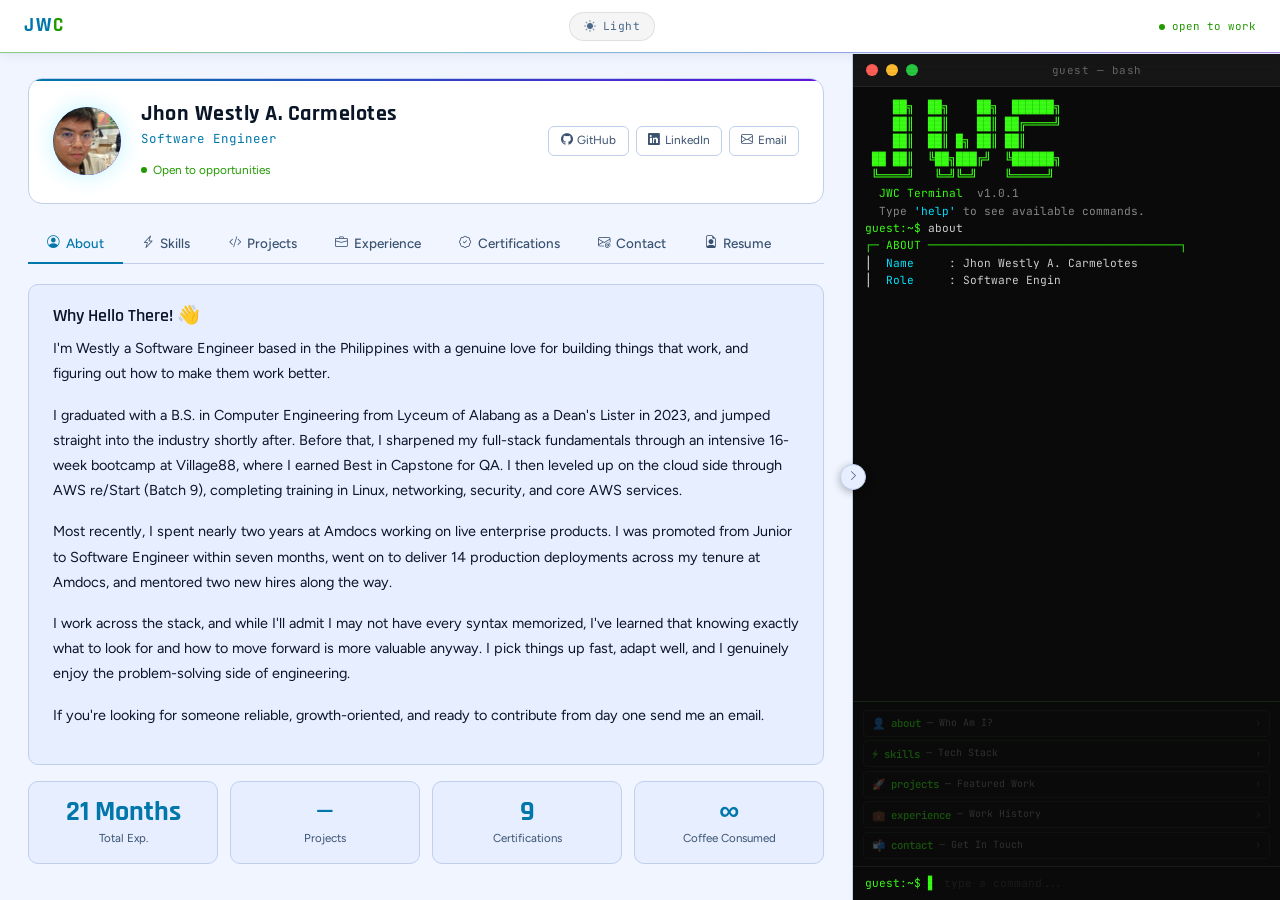
==== index.html @ d26c7dfe "Portfolio Website | V1.0.2 | Added Resume and Download Resume" ====
<!DOCTYPE html>
<html lang="en">
<head>
    <meta charset="UTF-8">
    <meta name="viewport" content="width=device-width, initial-scale=1.0">
    <title>Jhon Westly A. Carmelotes | Software Engineer</title>
    <link href="https://cdn.jsdelivr.net/npm/bootstrap@5.3.3/dist/css/bootstrap.min.css" rel="stylesheet">
    <link href="https://cdn.jsdelivr.net/npm/bootstrap-icons@1.11.3/font/bootstrap-icons.min.css" rel="stylesheet">
    <link href="https://fonts.googleapis.com/css2?family=Rajdhani:wght@400;500;600;700&family=JetBrains+Mono:ital,wght@0,300;0,400;0,500;0,700;1,400&family=Figtree:wght@300;400;500;600&display=swap" rel="stylesheet">
    <link rel="stylesheet" href="css/main.css">
    <link rel="stylesheet" href="css/terminal.css">
</head>
<body>

<nav class="site-navbar">
    <a class="nav-logo" href="#">JW<span>C</span></a>
    <button class="theme-toggle" id="themeToggle" onclick="toggleTheme()">
        <i class="bi bi-moon-fill" id="themeIcon"></i>
        <span id="themeLabel">Dark</span>
    </button>
    <div class="nav-status">
        <span class="dot-pulse"></span>
        open to work
    </div>
</nav>

<div class="main-wrap" id="mainWrap">

    <button class="term-toggle-btn" id="termToggle" onclick="toggleTerminal()">
        <i class="bi bi-chevron-right" id="termToggleIcon"></i>
    </button>

    <div class="profile-panel">

        <div class="profile-card">
            <div class="profile-avatar" id="profileAvatar" onclick="openPhoto()" title="Click to view">JW
                <img id="profilePhoto" src="" alt="Jhon Westly" />
            </div>
            <div class="profile-info">
                <h2 class="profile-name">Jhon Westly A. Carmelotes</h2>
                <p class="profile-title">Software Engineer</p>
                <span class="profile-status">
                    <span class="dot-pulse"></span>
                    Open to opportunities
                </span>
            </div>
            <div class="profile-socials">
                <a href="https://github.com/notwestly" class="social-btn" target="_blank" rel="noopener noreferrer"><i class="bi bi-github"></i> GitHub</a>
                <a href="https://www.linkedin.com/in/jhon-westly-a-carmelotes/" class="social-btn" target="_blank" rel="noopener noreferrer"><i class="bi bi-linkedin"></i> LinkedIn</a>
                <a href="mailto:westlycarmelotes@gmail.com" class="social-btn"><i class="bi bi-envelope"></i> Email</a>
            </div>
        </div>

        <div class="profile-tabs" id="profileTabs">
            <div class="profile-tab active" data-tab="about">
                <i class="bi bi-person-circle"></i> About
            </div>
            <div class="profile-tab" data-tab="skills">
                <i class="bi bi-lightning-charge"></i> Skills
            </div>
            <div class="profile-tab" data-tab="projects">
                <i class="bi bi-code-slash"></i> Projects
            </div>
            <div class="profile-tab" data-tab="experience">
                <i class="bi bi-briefcase"></i> Experience
            </div>
            <div class="profile-tab" data-tab="certifications">
                <i class="bi bi-patch-check"></i> Certifications
            </div>
            <div class="profile-tab" data-tab="contact">
                <i class="bi bi-envelope-at"></i> Contact
            </div>
            <div class="profile-tab" data-tab="resume">
                <i class="bi bi-file-earmark-person"></i> Resume
            </div>
        </div>

        <div class="tab-pane active" id="tab-about">
            <div class="bio-card">
                <h4>Why Hello There! 👋</h4>
                <p>I'm Westly a Software Engineer based in the Philippines with a genuine love for building things that work, and figuring out how to make them work better.</p>
                <p>I graduated with a B.S. in Computer Engineering from Lyceum of Alabang as a Dean's Lister in 2023, and jumped straight into the industry shortly after. Before that, I sharpened my full-stack fundamentals through an intensive 16-week bootcamp at Village88, where I earned Best in Capstone for QA. I then leveled up on the cloud side through AWS re/Start (Batch 9), completing training in Linux, networking, security, and core AWS services.</p>
                <p>Most recently, I spent nearly two years at Amdocs working on live enterprise products. I was promoted from Junior to Software Engineer within seven months, went on to deliver 14 production deployments across my tenure at Amdocs, and mentored two new hires along the way.</p>
                <p>I work across the stack, and while I'll admit I may not have every syntax memorized, I've learned that knowing exactly what to look for and how to move forward is more valuable anyway. I pick things up fast, adapt well, and I genuinely enjoy the problem-solving side of engineering.</p>
                <p>If you're looking for someone reliable, growth-oriented, and ready to contribute from day one send me an email.</p>
            </div>
            <div class="stats-grid">
                <div class="stat-card">
                    <div class="stat-value">21 Months</div>
                    <div class="stat-label">Total Exp.</div>
                </div>
                <div class="stat-card">
                    <div class="stat-value">—</div>
                    <div class="stat-label">Projects</div>
                </div>
                <div class="stat-card">
                    <div class="stat-value" id="certCount">—</div>
                    <div class="stat-label">Certifications</div>
                </div>
                <div class="stat-card">
                    <div class="stat-value">∞</div>
                    <div class="stat-label">Coffee Consumed</div>
                </div>
            </div>
        </div>

        <div class="tab-pane" id="tab-skills">
            <div class="skills-section">
                <div class="skills-category-group">
                    <h6 class="skills-category"><i class="bi bi-code-square"></i> Languages</h6>
                    <div class="skills-tags">
                        <span class="skill-tag">C#</span>
                        <span class="skill-tag">PHP</span>
                        <span class="skill-tag">JavaScript</span>
                        <span class="skill-tag">SQL</span>
                        <span class="skill-tag">Python</span>
                        <span class="skill-tag">C++</span>
                        <span class="skill-tag">Java</span>
                        <span class="skill-tag">HTML</span>
                        <span class="skill-tag">CSS</span>
                    </div>
                </div>
                <div class="skills-category-group">
                    <h6 class="skills-category"><i class="bi bi-layers"></i> Frameworks &amp; Libraries</h6>
                    <div class="skills-tags">
                        <span class="skill-tag">.NET</span>
                        <span class="skill-tag">Laravel</span>
                        <span class="skill-tag">React.js</span>
                        <span class="skill-tag">Bootstrap</span>
                        <span class="skill-tag">jQuery</span>
                        <span class="skill-tag">WordPress</span>
                        <span class="skill-tag">REST APIs</span>
                        <span class="skill-tag">Node.js</span>
                    </div>
                </div>
                <div class="skills-category-group">
                    <h6 class="skills-category"><i class="bi bi-cloud"></i> Cloud &amp; DevOps</h6>
                    <div class="skills-tags">
                        <span class="skill-tag">AWS (EKS, S3, CloudWatch, Elastic Beanstalk)</span>
                        <span class="skill-tag">Kubernetes</span>
                        <span class="skill-tag">CI/CD Pipelines</span>
                        <span class="skill-tag">Cloud Migration</span>
                        <span class="skill-tag">Git</span>
                    </div>
                </div>
                <div class="skills-category-group">
                    <h6 class="skills-category"><i class="bi bi-bug"></i> Testing &amp; QA</h6>
                    <div class="skills-tags">
                        <span class="skill-tag">Selenium</span>
                        <span class="skill-tag">Postman</span>
                        <span class="skill-tag">UI Automation</span>
                        <span class="skill-tag">Manual Testing</span>
                    </div>
                </div>
                <div class="skills-category-group">
                    <h6 class="skills-category"><i class="bi bi-clipboard-check"></i> Methodologies</h6>
                    <div class="skills-tags">
                        <span class="skill-tag">Agile / Scrum</span>
                        <span class="skill-tag">SDLC</span>
                        <span class="skill-tag">ORM &amp; Query Optimization</span>
                        <span class="skill-tag">Database Design</span>
                        <span class="skill-tag">Lean Six Sigma (Yellow Belt)</span>
                    </div>
                </div>
            </div>
        </div>

        <div class="tab-pane" id="tab-projects">
            <div class="placeholder-card">
                <i class="bi bi-hammer"></i>
                <div class="placeholder-label">Under Construction</div>
                <p>Projects coming soon — currently building something worth showing.</p>
            </div>
        </div>

        <div class="tab-pane" id="tab-experience">
            <div class="experience-card">
                <div class="exp-header">
                    <div>
                        <h5 class="exp-title">Software Engineer</h5>
                        <span class="exp-company">Amdocs &mdash; Ortigas, Pasig, Metro Manila</span>
                    </div>
                    <span class="exp-date">January 2025 &ndash; March 2026</span>
                </div>
                <ul class="exp-bullets">
                    <li>Delivered an end-to-end full-stack enhancement to a live enterprise product within a 36 man-day deadline, owning architecture, development, testing, and deployment.</li>
                    <li>Built new backend processes in .NET, C#, PHP, SQL, and JavaScript, aligning technical solutions with evolving business requirements.</li>
                    <li>Acted as primary backend developer across multiple concurrent projects while mentoring two new hires through code reviews and technical guidance.</li>
                    <li>Shipped 9 production deployments in 2025 and 2 more in early 2026, with post-deployment support on 4 releases.</li>
                    <li>Collaborated with team and project managers to scope requirements through Agile ceremonies, presenting progress and release readiness in sprint reviews.</li>
                </ul>
            </div>
            <div class="experience-card">
                <div class="exp-header">
                    <div>
                        <h5 class="exp-title">Junior Software Engineer</h5>
                        <span class="exp-company">Amdocs &mdash; Ortigas, Pasig, Metro Manila</span>
                    </div>
                    <span class="exp-date">June 2024 &ndash; December 2024</span>
                </div>
                <ul class="exp-bullets">
                    <li>Supported a large-scale cloud migration within a cross-functional engineering team, moving legacy components to core AWS services.</li>
                    <li>Developed and maintained application features in .NET and JavaScript within cloud-enabled architectures.</li>
                    <li>Participated in 2 cloud migration deployments and 1 production release, meeting performance, reliability, and security standards.</li>
                    <li>Gained hands-on experience with enterprise Agile workflows, CI/CD pipelines, and production release processes.</li>
                </ul>
            </div>
            <div class="experience-card">
                <div class="exp-header">
                    <div>
                        <h5 class="exp-title">Full Stack Web Development OJT / Bootcamp</h5>
                        <span class="exp-company">Village88 &mdash; Remote</span>
                    </div>
                    <span class="exp-date">January 2023 &ndash; April 2023</span>
                </div>
                <ul class="exp-bullets">
                    <li>Completed a 16-week full-stack web development bootcamp covering HTML, CSS, JavaScript, jQuery, PHP, CodeIgniter, and MySQL.</li>
                    <li>Performed manual and automated QA testing on a live website using Selenium IDE; earned Best in Capstone for the QA project.</li>
                    <li>Built a front-end and back-end wireframe using the full stack within a 9-hour time constraint during the Advanced PHP module.</li>
                </ul>
            </div>
        </div>

        <div class="tab-pane" id="tab-certifications">
            <div class="certs-grid">
                <div class="cert-card" onclick="openCert('assets/Certifications/PSU Agentic Developement Certification.pdf','Agentic Development using Cursor')">
                    <div class="cert-icon"><i class="bi bi-cpu"></i></div>
                    <div class="cert-body">
                        <h6 class="cert-title">Agentic Development using Cursor</h6>
                        <span class="cert-label">AGS AImpower &middot; Amdocs CBS PSU Jan 2026</span>
                    </div>
                    <span class="cert-view"><i class="bi bi-eye"></i></span>
                </div>
                <div class="cert-card" onclick="openCert('assets/Certifications/CertificateOfCompletionPMF.pdf','Project Management Fundamentals')">
                    <div class="cert-icon"><i class="bi bi-diagram-3"></i></div>
                    <div class="cert-body">
                        <h6 class="cert-title">Project Management Fundamentals</h6>
                        <span class="cert-label">Amdocs MOOC &middot; Sep 2025</span>
                    </div>
                    <span class="cert-view"><i class="bi bi-eye"></i></span>
                </div>
                <div class="cert-card" onclick="openCert('assets/Certifications/CertificateOfCompletionAGILE.pdf','Agile &amp; Scaled Agile Fundamentals')">
                    <div class="cert-icon"><i class="bi bi-arrow-repeat"></i></div>
                    <div class="cert-body">
                        <h6 class="cert-title">Agile &amp; Scaled Agile Fundamentals</h6>
                        <span class="cert-label">Amdocs &middot; Jan 2025</span>
                    </div>
                    <span class="cert-view"><i class="bi bi-eye"></i></span>
                </div>
                <div class="cert-card" onclick="openCert('assets/Certifications/JhonWestlyACarmelotes_ORBITFA678f5160edce1.pdf','ASEAN Youth for Digital Action')">
                    <div class="cert-icon"><i class="bi bi-globe-asia-australia"></i></div>
                    <div class="cert-body">
                        <h6 class="cert-title">ASEAN Youth for Digital Action</h6>
                        <span class="cert-label">AYDA &middot; Jan 2025</span>
                    </div>
                    <span class="cert-view"><i class="bi bi-eye"></i></span>
                </div>
                <div class="cert-card" onclick="openCert('assets/Certifications/AWS RESTART Carmelotes, Jhon Westly A.pdf','AWS re/Start Program')">
                    <div class="cert-icon"><i class="bi bi-cloud-check-fill"></i></div>
                    <div class="cert-body">
                        <h6 class="cert-title">AWS re/Start Program</h6>
                        <span class="cert-label">AWS &middot; EDK &middot; October 2024</span>
                    </div>
                    <span class="cert-view"><i class="bi bi-eye"></i></span>
                </div>
                <div class="cert-card" onclick="openCert('assets/Certifications/GLETC-CLSSYB-2879 - J. Carmelotes.pdf','Lean Six Sigma Yellow Belt')">
                    <div class="cert-icon"><i class="bi bi-clipboard-data"></i></div>
                    <div class="cert-body">
                        <h6 class="cert-title">Lean Six Sigma Yellow Belt</h6>
                        <span class="cert-label">Elevate Six Sigma &middot; Jul 2023</span>
                    </div>
                    <span class="cert-view"><i class="bi bi-eye"></i></span>
                </div>
                <div class="cert-card" onclick="openCert('assets/Certifications/Special Award - Best Presenter - J. Carmelotes-1.pdf','Best Presenter Award')">
                    <div class="cert-icon cert-icon--gold"><i class="bi bi-trophy"></i></div>
                    <div class="cert-body">
                        <h6 class="cert-title">Best Presenter</h6>
                        <span class="cert-label">Elevate Six Sigma &middot; Jul 2023</span>
                    </div>
                    <span class="cert-view"><i class="bi bi-eye"></i></span>
                </div>
                <div class="cert-card" onclick="openCert('assets/Certifications/7_Carmelotes, Jhon Westly A.-1.pdf','Village88 Certificate of Completion')">
                    <div class="cert-icon cert-icon--gold"><i class="bi bi-patch-check-fill"></i></div>
                    <div class="cert-body">
                        <h6 class="cert-title">Certificate of Completion</h6>
                        <span class="cert-label">Village88 &middot; April 2023</span>
                    </div>
                    <span class="cert-view"><i class="bi bi-eye"></i></span>
                </div>
                <div class="cert-card" onclick="openCert('assets/Certifications/20_Carmelotes, Jhon Westly A.-1.pdf','Best Capstone in QA')">
                    <div class="cert-icon cert-icon--gold"><i class="bi bi-trophy"></i></div>
                    <div class="cert-body">
                        <h6 class="cert-title">Best Capstone in QA</h6>
                        <span class="cert-label">Village88 &middot; April 2023</span>
                    </div>
                    <span class="cert-view"><i class="bi bi-eye"></i></span>
                </div>
            </div>
        </div>

        <div class="tab-pane" id="tab-contact">
            <div class="contact-card">
                <div class="contact-item">
                    <i class="bi bi-envelope-fill"></i>
                    <div class="contact-links">
                        <a href="mailto:westlycarmelotes@gmail.com">westlycarmelotes@gmail.com</a>
                        <a href="mailto:mewestly@gmail.com">mewestly@gmail.com</a>
                    </div>
                </div>
                <div class="contact-item">
                    <i class="bi bi-telephone-fill"></i>
                    <a href="tel:+639155112210">+63 915 511 2210</a>
                </div>
                <div class="contact-item">
                    <i class="bi bi-linkedin"></i>
                    <a href="https://www.linkedin.com/in/jhon-westly-a-carmelotes/" target="_blank" rel="noopener noreferrer">
                        linkedin.com/in/jhon-westly-a-carmelotes
                    </a>
                </div>
                <div class="contact-item">
                    <i class="bi bi-github"></i>
                    <a href="https://github.com/notwestly" target="_blank" rel="noopener noreferrer">
                        github.com/notwestly
                    </a>
                </div>
                <div class="contact-item">
                    <i class="bi bi-geo-alt-fill"></i>
                    <span>Currently in the Philippines</span>
                </div>
            </div>
        </div>

        <div class="tab-pane tab-pane--resume" id="tab-resume">
            <div class="resume-toolbar">
                <span class="resume-toolbar-label"><i class="bi bi-file-earmark-text"></i> Jhon_Westly_A_Carmelotes_Resume.pdf</span>
                <a class="resume-dl-btn" href="assets/Resumes/Jhon_Westly_A_Carmelotes_Resume.pdf" download target="_blank" rel="noopener noreferrer">
                    <i class="bi bi-download"></i> Download
                </a>
            </div>
            <iframe src="resume.html" title="Resume" class="resume-frame" id="resumeFrame" loading="lazy"></iframe>
        </div>

    </div>

    <div class="terminal-panel">
        <div class="term-bar">
            <span class="term-dot r"></span>
            <span class="term-dot y"></span>
            <span class="term-dot g"></span>
            <span class="term-bar-title">guest — bash</span>
        </div>
        <div class="term-out" id="termOut"></div>
        <div class="term-shortcuts">
            <button class="term-btn" onclick="runCmd('about')">
                <span class="term-btn-left">
                    <span>👤</span>
                    <span class="term-btn-name">about</span>
                    <span class="term-btn-desc">— Who Am I?</span>
                </span>
                <span class="term-btn-arrow">›</span>
            </button>
            <button class="term-btn" onclick="runCmd('skills')">
                <span class="term-btn-left">
                    <span>⚡</span>
                    <span class="term-btn-name">skills</span>
                    <span class="term-btn-desc">— Tech Stack</span>
                </span>
                <span class="term-btn-arrow">›</span>
            </button>
            <button class="term-btn" onclick="runCmd('projects')">
                <span class="term-btn-left">
                    <span>🚀</span>
                    <span class="term-btn-name">projects</span>
                    <span class="term-btn-desc">— Featured Work</span>
                </span>
                <span class="term-btn-arrow">›</span>
            </button>
            <button class="term-btn" onclick="runCmd('experience')">
                <span class="term-btn-left">
                    <span>💼</span>
                    <span class="term-btn-name">experience</span>
                    <span class="term-btn-desc">— Work History</span>
                </span>
                <span class="term-btn-arrow">›</span>
            </button>
            <button class="term-btn" onclick="runCmd('contact')">
                <span class="term-btn-left">
                    <span>📬</span>
                    <span class="term-btn-name">contact</span>
                    <span class="term-btn-desc">— Get In Touch</span>
                </span>
                <span class="term-btn-arrow">›</span>
            </button>
        </div>
        <div class="term-input-row">
            <span class="term-prompt-label">guest:~$</span>
            <input
                id="termInput"
                class="term-input"
                type="text"
                autocomplete="off"
                spellcheck="false"
                placeholder="type a command..."
            >
        </div>
    </div>

    <div class="term-backdrop" id="termBackdrop" onclick="toggleMobileTerminal()"></div>

</div>

<button class="term-fab" id="termFab" onclick="toggleMobileTerminal()" aria-label="Toggle terminal">
    <i class="bi bi-terminal-fill"></i>
</button>

<div id="photoModal" class="photo-modal" aria-hidden="true">
    <div class="photo-modal-backdrop" onclick="closePhoto()"></div>
    <div class="photo-modal-frame">
        <button class="photo-nav photo-nav--prev" onclick="shiftPhoto(-1)" aria-label="Previous photo">&#8249;</button>
        <img id="photoModalImg" src="" alt="Jhon Westly" class="photo-modal-img" />
        <button class="photo-nav photo-nav--next" onclick="shiftPhoto(1)" aria-label="Next photo">&#8250;</button>
    </div>
</div>

<div id="certModal" class="cert-modal" aria-hidden="true">
    <div class="cert-modal-backdrop" onclick="closeCert()"></div>
    <div class="cert-modal-dialog">
        <div class="cert-modal-header">
            <span class="cert-modal-title" id="certModalTitle"></span>
            <div class="cert-modal-actions">
                <a id="certModalOpenLink" href="#" target="_blank" rel="noopener noreferrer" class="cert-open-tab-btn">
                    <i class="bi bi-box-arrow-up-right"></i> Open in new tab
                </a>
                <button class="cert-close-btn" onclick="closeCert()" aria-label="Close">
                    <i class="bi bi-x-lg"></i>
                </button>
            </div>
        </div>
        <iframe id="certModalFrame" src="" frameborder="0" allowfullscreen class="cert-modal-frame"></iframe>
    </div>
</div>

<script src="https://cdn.jsdelivr.net/npm/bootstrap@5.3.3/dist/js/bootstrap.bundle.min.js"></script>
<script src="js/data.js"></script>
<script src="js/terminalgui.js"></script>
<script src="js/webpage.js"></script>

</body>
</html>
---- css/main.css ----
/* ══════════════════════════════════════════
   CSS VARIABLES — DARK  (default)
══════════════════════════════════════════ */
:root {
    /* Panel / page palette */
    --panel-bg:        #070c1a;
    --panel-surface:   #0d1528;
    --panel-card:      #111d35;
    --panel-border:    #1c2d4a;
    --accent-cyan:     #00d4ff;
    --accent-purple:   #7b2fff;
    --accent-glow:     rgba(0, 212, 255, 0.12);
    --text-primary:    #ddeeff;
    --text-secondary:  #7a9abb;
    --text-muted:      #3a5a78;

    /* Navbar — dark-mode defaults */
    --nav-bg:          #040810;
    --nav-border:      transparent;
    --nav-shadow:      none;
    --nav-logo-color:  #00d4ff;
    --nav-logo-accent: #39ff14;
    --nav-text:        #8aa8c8;
    --nav-status:      #22aa10;

    /* Typography */
    --font-display:    'Rajdhani', sans-serif;
    --font-body:       'Figtree', sans-serif;
    --font-mono:       'JetBrains Mono', monospace;
}

/* ══════════════════════════════════════════
   CSS VARIABLES — LIGHT
   Panel / text vars only — terminal vars
   live in terminal.css and are never touched.
══════════════════════════════════════════ */
[data-theme="light"] {
    --panel-bg:        #f0f5ff;
    --panel-surface:   #ffffff;
    --panel-card:      #e6eeff;
    --panel-border:    #c0d0ec;
    --accent-cyan:     #0077aa;
    --accent-purple:   #6012dd;
    --accent-glow:     rgba(0, 119, 170, 0.08);
    --text-primary:    #0a1628;
    --text-secondary:  #3a5270;
    --text-muted:      #6882a0;

    /* Navbar — light-mode overrides */
    --nav-bg:          #ffffff;
    --nav-border:      #e0e8f8;
    --nav-shadow:      0 1px 12px rgba(0,0,0,0.07);
    --nav-logo-color:  #0077aa;
    --nav-logo-accent: #229900;
    --nav-text:        #4a6888;
    --nav-status:      #229900;
}

/* ══════════════════════════════════════════
   RESET / BASE
══════════════════════════════════════════ */
*, *::before, *::after { box-sizing: border-box; }

html, body {
    height: 100%;
    margin: 0; padding: 0;
    background: var(--panel-bg);
    color: var(--text-primary);
    font-family: var(--font-body);
    overflow: hidden;
}

/* ══════════════════════════════════════════
   NAVBAR
   Uses CSS variables so both themes work
   without duplication.
══════════════════════════════════════════ */
.site-navbar {
    position: fixed;
    top: 0; left: 0; right: 0;
    z-index: 1000;
    height: 54px;
    background: var(--nav-bg);
    border-bottom: 1px solid var(--nav-border);
    box-shadow: var(--nav-shadow);
    display: flex;
    align-items: center;
    justify-content: space-between;
    padding: 0 1.5rem;
    transition: background .25s, border-color .25s, box-shadow .25s;
}

/* Gradient accent rule at the bottom of the navbar */
.site-navbar::after {
    content: '';
    position: absolute;
    bottom: 0; left: 0; right: 0;
    height: 1px;
    background: linear-gradient(90deg,
        var(--nav-logo-accent) 0%,
        var(--accent-cyan)     40%,
        var(--accent-purple)   100%);
    opacity: 0.5;
}

/* Logo */
.nav-logo {
    font-family: var(--font-display);
    font-size: 1.2rem;
    font-weight: 700;
    letter-spacing: 2px;
    color: var(--nav-logo-color);
    text-decoration: none;
    transition: color .25s;
}
.nav-logo span {
    color: var(--nav-logo-accent);
    transition: color .25s;
}

/* ── Theme toggle button ── */
.theme-toggle {
    display: flex;
    align-items: center;
    gap: 0.4rem;
    padding: 0.3rem 0.85rem;
    background: rgba(128,128,128,0.08);
    border: 1px solid rgba(128,128,128,0.18);
    border-radius: 20px;
    color: var(--nav-text);
    font-family: var(--font-mono);
    font-size: 0.7rem;
    letter-spacing: 0.5px;
    cursor: pointer;
    transition: background .2s, border-color .2s, color .2s;
}
.theme-toggle i { font-size: 0.75rem; }
.theme-toggle:hover {
    background: var(--accent-glow);
    border-color: var(--accent-cyan);
    color: var(--accent-cyan);
}

/* Status badge */
.nav-status {
    display: flex;
    align-items: center;
    gap: 0.45rem;
    font-family: var(--font-mono);
    font-size: 0.68rem;
    color: var(--nav-status);
    transition: color .25s;
}

.dot-pulse {
    width: 6px; height: 6px;
    border-radius: 50%;
    background: currentColor;
    animation: blink 2.2s ease-in-out infinite;
}
@keyframes blink { 0%,100%{opacity:1} 50%{opacity:.3} }

/* ══════════════════════════════════════════
   MAIN LAYOUT
══════════════════════════════════════════ */
.main-wrap {
    display: flex;
    height: calc(100vh - 54px);
    margin-top: 54px;
    overflow: hidden;
    position: relative;   /* for .term-toggle-btn absolute positioning */
}

/* ══════════════════════════════════════════
   PANEL TOGGLE BUTTON
   Sits on the divider; slides to right edge
   when the terminal panel is collapsed.
══════════════════════════════════════════ */
.term-toggle-btn {
    position: absolute;
    left: 66.666%;
    top: 50%;
    transform: translate(-50%, -50%);
    z-index: 50;
    width: 26px; height: 26px;
    border-radius: 50%;
    background: var(--panel-card);
    border: 1px solid var(--panel-border);
    color: var(--text-secondary);
    font-size: 0.68rem;
    display: flex;
    align-items: center;
    justify-content: center;
    cursor: pointer;
    padding: 0;
    box-shadow: 0 2px 8px rgba(0,0,0,0.3);
    transition: left 0.3s cubic-bezier(0.4,0,0.2,1),
                background .18s, border-color .18s, color .18s;
}
.term-toggle-btn:hover {
    background: var(--accent-cyan);
    border-color: var(--accent-cyan);
    color: #fff;
}

/* Floats to right edge when terminal is hidden */
.main-wrap.terminal-hidden .term-toggle-btn {
    left: calc(100% - 13px);
}

/* Toggle button hidden below 1025 px — handled in the tablet media query below */

/* ══════════════════════════════════════════
   LEFT — PROFILE PANEL  (67%)
══════════════════════════════════════════ */
.profile-panel {
    flex: 0 0 66.666%;
    max-width: 66.666%;
    overflow-y: auto;
    padding: 1.5rem 1.75rem;
    background: var(--panel-bg);
    border-right: 1px solid var(--panel-border);
    transition: flex-basis 0.3s cubic-bezier(0.4,0,0.2,1),
                max-width  0.3s cubic-bezier(0.4,0,0.2,1),
                background .25s, border-color .25s;
}
.profile-panel::-webkit-scrollbar { width: 4px; }
.profile-panel::-webkit-scrollbar-track { background: transparent; }
.profile-panel::-webkit-scrollbar-thumb { background: var(--panel-border); border-radius: 2px; }

/* Expand to full width when terminal is hidden */
.main-wrap.terminal-hidden .profile-panel {
    flex: 0 0 100%;
    max-width: 100%;
}

/* ── Profile Card ── */
.profile-card {
    position: relative;
    overflow: hidden;
    background: var(--panel-surface);
    border: 1px solid var(--panel-border);
    border-radius: 14px;
    padding: 1.4rem 1.5rem;
    margin-bottom: 1.25rem;
    display: flex;
    align-items: center;
    gap: 1.25rem;
    animation: fadeUp 0.4s ease both;
    transition: background .25s, border-color .25s;
}
/* top gradient accent bar */
.profile-card::before {
    content: '';
    position: absolute;
    top: 0; left: 0; right: 0;
    height: 2px;
    background: linear-gradient(90deg, var(--accent-cyan), var(--accent-purple));
}

.profile-avatar {
    flex-shrink: 0;
    width: 68px; height: 68px;
    border-radius: 50%;
    background: linear-gradient(135deg, var(--accent-cyan) 0%, var(--accent-purple) 100%);
    display: flex;
    align-items: center;
    justify-content: center;
    font-family: var(--font-display);
    font-size: 1.5rem;
    font-weight: 700;
    color: #fff;
    box-shadow: 0 0 22px rgba(0,212,255,.25);
}

.profile-info { flex: 1; min-width: 0; }

.profile-name {
    font-family: var(--font-display);
    font-size: 1.35rem;
    font-weight: 700;
    color: var(--text-primary);
    letter-spacing: .5px;
    margin: 0 0 .2rem;
    white-space: nowrap;
    overflow: hidden;
    text-overflow: ellipsis;
    transition: color .25s;
}
.profile-title {
    font-family: var(--font-mono);
    font-size: 0.78rem;
    color: var(--accent-cyan);
    letter-spacing: 1px;
    margin: 0 0 .45rem;
    transition: color .25s;
}
.profile-status {
    display: inline-flex;
    align-items: center;
    gap: .4rem;
    font-size: .74rem;
    color: var(--nav-status);
}

/* Social buttons */
.profile-socials {
    display: flex;
    flex-wrap: wrap;
    gap: .45rem;
    margin-left: auto;
}
.social-btn {
    display: inline-flex;
    align-items: center;
    gap: .3rem;
    padding: .32rem .7rem;
    border: 1px solid var(--panel-border);
    border-radius: 6px;
    background: transparent;
    color: var(--text-secondary);
    font-family: var(--font-body);
    font-size: .74rem;
    text-decoration: none;
    transition: border-color .18s, color .18s, background .18s;
    cursor: pointer;
}
.social-btn:hover {
    border-color: var(--accent-cyan);
    color: var(--accent-cyan);
    background: var(--accent-glow);
}

/* ── Tab Navigation ── */
.profile-tabs {
    display: flex;
    border-bottom: 1px solid var(--panel-border);
    margin-bottom: 1.25rem;
    animation: fadeUp 0.4s 0.05s ease both;
    transition: border-color .25s;
}
.profile-tab {
    display: flex;
    align-items: center;
    gap: .4rem;
    padding: .55rem 1.2rem;
    font-family: var(--font-body);
    font-size: .84rem;
    font-weight: 500;
    color: var(--text-secondary);
    cursor: pointer;
    border-bottom: 2px solid transparent;
    margin-bottom: -1px;
    transition: color .18s, border-color .18s;
    white-space: nowrap;
}
.profile-tab i { font-size: .78rem; }
.profile-tab:hover { color: var(--text-primary); }
.profile-tab.active {
    color: var(--accent-cyan);
    border-bottom-color: var(--accent-cyan);
}

/* ── Tab Panes ── */
.tab-pane { display: none; animation: fadeUp 0.25s ease both; }
.tab-pane.active { display: block; }

/* Bio card — Bootstrap handles text reflow as bio grows */
.bio-card {
    background: var(--panel-card);
    border: 1px solid var(--panel-border);
    border-radius: 10px;
    padding: 1.25rem 1.5rem;
    margin-bottom: 1rem;
    font-size: .9rem;
    line-height: 1.75;
    color: var(--text-primary);
    transition: background .25s, border-color .25s, color .25s;
}
.bio-card h4 {
    font-family: var(--font-display);
    font-size: 1.15rem;
    font-weight: 600;
    margin-bottom: .6rem;
    color: var(--text-primary);
}

/* Stat cards grid */
.stats-grid {
    display: grid;
    grid-template-columns: repeat(4, 1fr);
    gap: .75rem;
    margin-bottom: 1rem;
}
.stat-card {
    background: var(--panel-card);
    border: 1px solid var(--panel-border);
    border-radius: 10px;
    padding: 1rem;
    text-align: center;
    transition: border-color .2s, background .25s;
}
.stat-card:hover { border-color: var(--accent-cyan); }
.stat-value {
    font-family: var(--font-display);
    font-size: 1.75rem;
    font-weight: 700;
    color: var(--accent-cyan);
    line-height: 1;
    margin-bottom: .25rem;
}
.stat-label { font-size: .72rem; color: var(--text-secondary); }

/* Placeholder card */
.placeholder-card {
    background: var(--panel-card);
    border: 1px dashed var(--panel-border);
    border-radius: 10px;
    padding: 2.5rem;
    text-align: center;
    transition: background .25s, border-color .25s;
}
.placeholder-card i {
    display: block;
    font-size: 2rem;
    color: var(--text-muted);
    margin-bottom: .75rem;
}
.placeholder-label {
    font-family: var(--font-mono);
    font-size: .68rem;
    letter-spacing: 1.5px;
    text-transform: uppercase;
    color: var(--accent-cyan);
    margin-bottom: .5rem;
}
.placeholder-card p {
    font-family: var(--font-mono);
    font-size: .78rem;
    color: var(--text-muted);
    margin: 0;
}

/* ══════════════════════════════════════════
   SHARED ANIMATIONS
══════════════════════════════════════════ */
@keyframes fadeUp {
    from { opacity: 0; transform: translateY(10px); }
    to   { opacity: 1; transform: none; }
}

/* ══════════════════════════════════════════
   MOBILE FAB — floating terminal toggle button
   Hidden on desktop; appears on tablet / phone.
══════════════════════════════════════════ */
.term-fab {
    display: none; /* desktop: hidden */
    position: fixed;
    bottom: 1.5rem;
    right: 1.5rem;
    z-index: 650;  /* above backdrop + drawer */
    width: 52px; height: 52px;
    border-radius: 50%;
    background: #0a0a0a;
    border: 1.5px solid #39ff14;
    color: #39ff14;
    font-size: 1.15rem;
    align-items: center;
    justify-content: center;
    cursor: pointer;
    box-shadow: 0 0 18px rgba(57,255,20,.35), 0 4px 16px rgba(0,0,0,.5);
    transition: transform .2s, box-shadow .2s, background .2s;
}
.term-fab:hover {
    transform: scale(1.1);
    box-shadow: 0 0 28px rgba(57,255,20,.55), 0 6px 20px rgba(0,0,0,.55);
}
/* Rotate to X when drawer is open */
.term-fab.open {
    background: #111;
    border-color: #ff5555;
    color: #ff5555;
    box-shadow: 0 0 18px rgba(255,85,85,.3), 0 4px 16px rgba(0,0,0,.5);
}

@media (max-width: 1024px) {
    .term-fab { display: flex; }
}

/* ══════════════════════════════════════════
   PROFILE PHOTO
══════════════════════════════════════════ */
.profile-avatar { position: relative; overflow: hidden; }
.profile-avatar img {
    position: absolute;
    inset: 0;
    width: 100%; height: 100%;
    object-fit: cover;
    border-radius: 50%;
    opacity: 0;
    transition: opacity 0.4s ease;
}
.profile-avatar img.loaded { opacity: 1; }

/* ══════════════════════════════════════════
   SKILLS TAB
══════════════════════════════════════════ */
.skills-section {
    display: flex;
    flex-direction: column;
    gap: .75rem;
}
.skills-category-group {
    background: var(--panel-card);
    border: 1px solid var(--panel-border);
    border-radius: 10px;
    padding: 1rem 1.25rem;
    transition: background .25s, border-color .25s;
}
.skills-category {
    display: flex;
    align-items: center;
    gap: .45rem;
    font-family: var(--font-mono);
    font-size: .72rem;
    font-weight: 600;
    letter-spacing: 1.5px;
    text-transform: uppercase;
    color: var(--accent-cyan);
    margin: 0 0 .65rem;
    padding-bottom: .55rem;
    border-bottom: 1px solid var(--panel-border);
    transition: color .25s, border-color .25s;
}
.skills-category i { font-size: .8rem; flex-shrink: 0; }
.skills-tags {
    display: flex;
    flex-wrap: wrap;
    gap: .4rem;
}
.skill-tag {
    display: inline-flex;
    align-items: center;
    padding: .3rem .7rem;
    background: rgba(0, 212, 255, 0.06);
    border: 1px solid rgba(0, 212, 255, 0.18);
    border-radius: 6px;
    font-size: .78rem;
    color: var(--text-secondary);
    cursor: default;
    transition: background .18s, border-color .18s, color .18s;
}
.skill-tag:hover {
    background: var(--accent-glow);
    border-color: var(--accent-cyan);
    color: var(--accent-cyan);
}

/* ══════════════════════════════════════════
   EXPERIENCE TAB
══════════════════════════════════════════ */
.experience-card {
    background: var(--panel-card);
    border: 1px solid var(--panel-border);
    border-radius: 10px;
    padding: 1.25rem 1.25rem 1.25rem 1.5rem;
    margin-bottom: .85rem;
    position: relative;
    overflow: hidden;
    transition: background .25s, border-color .25s;
}
.experience-card:last-child { margin-bottom: 0; }
.experience-card::before {
    content: '';
    position: absolute;
    left: 0; top: 0; bottom: 0;
    width: 3px;
    background: linear-gradient(180deg, var(--accent-cyan) 0%, var(--accent-purple) 100%);
}
.exp-header {
    display: flex;
    align-items: flex-start;
    justify-content: space-between;
    gap: .75rem;
    margin-bottom: .85rem;
    flex-wrap: wrap;
}
.exp-title {
    font-family: var(--font-display);
    font-size: 1.05rem;
    font-weight: 600;
    color: var(--text-primary);
    margin: 0 0 .15rem;
    line-height: 1.3;
    transition: color .25s;
}
.exp-company {
    display: block;
    font-family: var(--font-mono);
    font-size: .73rem;
    color: var(--accent-cyan);
    opacity: .85;
    transition: color .25s, opacity .25s;
}
.exp-date {
    font-family: var(--font-mono);
    font-size: .68rem;
    color: var(--text-muted);
    background: var(--panel-surface);
    border: 1px solid var(--panel-border);
    border-radius: 20px;
    padding: .22rem .7rem;
    white-space: nowrap;
    flex-shrink: 0;
    align-self: flex-start;
    transition: background .25s, border-color .25s, color .25s;
}
.exp-bullets {
    margin: 0;
    padding-left: 1.1rem;
    display: flex;
    flex-direction: column;
    gap: .35rem;
}
.exp-bullets li {
    font-size: .86rem;
    color: var(--text-secondary);
    line-height: 1.65;
    transition: color .25s;
}

/* ══════════════════════════════════════════
   CONTACT TAB
══════════════════════════════════════════ */
.contact-card {
    display: flex;
    flex-direction: column;
    gap: .6rem;
}
.contact-item {
    display: flex;
    align-items: center;
    gap: 1rem;
    background: var(--panel-card);
    border: 1px solid var(--panel-border);
    border-radius: 10px;
    padding: .9rem 1.2rem;
    transition: border-color .18s, background .25s;
}
.contact-item:hover { border-color: var(--accent-cyan); }
.contact-item > i {
    font-size: 1.1rem;
    color: var(--accent-cyan);
    flex-shrink: 0;
    width: 1.4rem;
    text-align: center;
    transition: color .25s;
}
.contact-item a,
.contact-item span {
    font-size: .86rem;
    color: var(--text-secondary);
    text-decoration: none;
    transition: color .18s;
}
.contact-item a:hover { color: var(--accent-cyan); }
.contact-links {
    display: flex;
    flex-direction: column;
    gap: .15rem;
}

/* ══════════════════════════════════════════
   CERTIFICATIONS TAB
══════════════════════════════════════════ */
.certs-grid {
    display: grid;
    grid-template-columns: repeat(2, 1fr);
    gap: .75rem;
}
.cert-card {
    display: flex;
    align-items: center;
    gap: .9rem;
    background: var(--panel-card);
    border: 1px solid var(--panel-border);
    border-radius: 10px;
    padding: .95rem 1.1rem;
    cursor: pointer;
    transition: border-color .18s, background .2s, transform .15s;
}
.cert-card:hover {
    border-color: var(--accent-cyan);
    background: var(--panel-surface);
    transform: translateY(-1px);
}
.cert-icon {
    width: 40px; height: 40px;
    border-radius: 8px;
    background: rgba(0, 212, 255, 0.1);
    border: 1px solid rgba(0, 212, 255, 0.2);
    display: flex;
    align-items: center;
    justify-content: center;
    flex-shrink: 0;
}
.cert-icon i { font-size: 1.1rem; color: var(--accent-cyan); }
.cert-icon--gold {
    background: rgba(255, 193, 7, 0.12);
    border-color: rgba(255, 193, 7, 0.3);
}
.cert-icon--gold i { color: #ffc107; }
.cert-body { flex: 1; min-width: 0; }
.cert-title {
    font-size: .84rem;
    font-weight: 600;
    color: var(--text-primary);
    margin: 0 0 .15rem;
    white-space: nowrap;
    overflow: hidden;
    text-overflow: ellipsis;
    transition: color .25s;
}
.cert-label {
    font-family: var(--font-mono);
    font-size: .67rem;
    color: var(--text-muted);
    letter-spacing: .4px;
    transition: color .25s;
}
.cert-view {
    flex-shrink: 0;
    width: 28px; height: 28px;
    display: flex;
    align-items: center;
    justify-content: center;
    border-radius: 6px;
    color: var(--text-muted);
    font-size: .82rem;
    transition: color .18s, background .18s;
}
.cert-card:hover .cert-view {
    color: var(--accent-cyan);
    background: rgba(0, 212, 255, 0.1);
}

/* Certification Lightbox */
.cert-modal {
    position: fixed;
    inset: 0;
    z-index: 1200;
    display: flex;
    align-items: center;
    justify-content: center;
    opacity: 0;
    pointer-events: none;
    transition: opacity .22s ease;
}
.cert-modal.active {
    opacity: 1;
    pointer-events: all;
}
.cert-modal-backdrop {
    position: absolute;
    inset: 0;
    background: rgba(4, 8, 16, 0.88);
    backdrop-filter: blur(4px);
}
.cert-modal-dialog {
    position: relative;
    z-index: 1;
    width: min(92vw, 1000px);
    height: min(88vh, 800px);
    background: var(--panel-surface);
    border: 1px solid var(--panel-border);
    border-radius: 14px;
    display: flex;
    flex-direction: column;
    overflow: hidden;
    transform: scale(0.96) translateY(8px);
    transition: transform .22s ease;
    box-shadow: 0 24px 80px rgba(0,0,0,0.6), 0 0 0 1px rgba(0,212,255,0.08);
}
.cert-modal.active .cert-modal-dialog {
    transform: scale(1) translateY(0);
}
.cert-modal-header {
    display: flex;
    align-items: center;
    justify-content: space-between;
    padding: .75rem 1.2rem;
    border-bottom: 1px solid var(--panel-border);
    flex-shrink: 0;
    gap: 1rem;
    background: var(--panel-card);
    transition: background .25s, border-color .25s;
}
.cert-modal-title {
    font-family: var(--font-display);
    font-size: 1rem;
    font-weight: 600;
    color: var(--text-primary);
    white-space: nowrap;
    overflow: hidden;
    text-overflow: ellipsis;
    transition: color .25s;
}
.cert-modal-actions {
    display: flex;
    align-items: center;
    gap: .5rem;
    flex-shrink: 0;
}
.cert-open-tab-btn {
    display: inline-flex;
    align-items: center;
    gap: .3rem;
    padding: .28rem .75rem;
    background: var(--accent-glow);
    border: 1px solid rgba(0, 212, 255, 0.35);
    border-radius: 6px;
    color: var(--accent-cyan);
    font-family: var(--font-mono);
    font-size: .7rem;
    text-decoration: none;
    transition: background .18s, border-color .18s;
}
.cert-open-tab-btn:hover {
    background: rgba(0, 212, 255, 0.16);
    border-color: var(--accent-cyan);
    color: var(--accent-cyan);
}
.cert-close-btn {
    width: 30px; height: 30px;
    display: flex;
    align-items: center;
    justify-content: center;
    background: transparent;
    border: 1px solid var(--panel-border);
    border-radius: 6px;
    color: var(--text-secondary);
    font-size: .8rem;
    cursor: pointer;
    transition: background .18s, border-color .18s, color .18s;
}
.cert-close-btn:hover {
    background: rgba(255, 85, 85, 0.1);
    border-color: #ff5555;
    color: #ff5555;
}
.cert-modal-frame {
    flex: 1;
    width: 100%;
    border: none;
    background: var(--panel-bg);
}

@media (max-width: 575.98px) {
    .certs-grid { grid-template-columns: 1fr; }
}

/* ══════════════════════════════════════════════════
   PHOTO ZOOM MODAL
══════════════════════════════════════════════════ */
.profile-avatar { cursor: pointer; }
.photo-modal {
    position: fixed;
    inset: 0;
    z-index: 1300;
    display: flex;
    align-items: center;
    justify-content: center;
    opacity: 0;
    pointer-events: none;
    transition: opacity .22s ease;
}
.photo-modal.active {
    opacity: 1;
    pointer-events: all;
}
.photo-modal-backdrop {
    position: absolute;
    inset: 0;
    background: rgba(4, 8, 16, 0.9);
    backdrop-filter: blur(10px);
    cursor: zoom-out;
}
.photo-modal-frame {
    position: relative;
    z-index: 1;
    display: inline-flex;
    align-items: center;
}
.photo-modal-img {
    display: block;
    width: min(72vw, 420px);
    height: min(72vw, 420px);
    object-fit: cover;
    border-radius: 50%;
    border: 2px solid var(--accent-cyan);
    box-shadow: 0 0 60px rgba(0, 212, 255, 0.3), 0 24px 80px rgba(0,0,0,0.7);
    transform: scale(0.9);
    opacity: 1;
    transition: transform .22s ease, opacity .18s ease;
}
.photo-modal.active .photo-modal-img { transform: scale(1); }
.photo-nav {
    position: absolute;
    top: 50%;
    transform: translateY(-50%);
    z-index: 2;
    width: 40px; height: 40px;
    background: rgba(4, 8, 16, 0.75);
    border: 1px solid rgba(0, 212, 255, 0.4);
    border-radius: 50%;
    color: var(--accent-cyan);
    font-size: 1.6rem;
    line-height: 1;
    display: flex;
    align-items: center;
    justify-content: center;
    cursor: pointer;
    transition: background .18s, border-color .18s, transform .15s;
}
.photo-nav:hover {
    background: rgba(0, 212, 255, 0.18);
    border-color: var(--accent-cyan);
    transform: translateY(-50%) scale(1.1);
}
.photo-nav--prev { left: -20px; }
.photo-nav--next { right: -20px; }

/* ══════════════════════════════════════════
   RESPONSIVE — page / panel breakpoints
   Terminal is hidden below 1025 px (see terminal.css).
   Breakpoints:
     ≥ 1025 px → desktop  (side-by-side, interactive terminal)
     < 1025 px → tablet / phone  (single column, no terminal)
     < 576  px → small phone  (extra compact tweaks)
══════════════════════════════════════════ */

/* ── Tablet + Phone  (< 1025 px) ───────────────────
   • Main-wrap stays full-viewport-height so nothing scrolls
     at the page level — only the profile panel scrolls inside.
   • Tabs row gets horizontal scroll so all 5 tabs are reachable.
   • Theme toggle collapses to icon-only.
   • Status badge and panel divider button are hidden.
─────────────────────────────────────────────────── */
@media (max-width: 1024px) {
    .main-wrap {
        flex-direction: column;
        height: calc(100vh - 54px);
        overflow: hidden;
    }

    .profile-panel {
        flex: 1 1 auto !important;
        max-width: 100% !important;
        width: 100%;
        overflow-y: auto;
        border-right: none;
    }

    /* Tabs scroll horizontally — no clipping on narrow screens */
    .profile-tabs {
        overflow-x: auto;
        flex-wrap: nowrap;
        -webkit-overflow-scrolling: touch;
        scrollbar-width: none;
    }
    .profile-tabs::-webkit-scrollbar { display: none; }

    /* Icon-only theme toggle — text hidden */
    #themeLabel { display: none; }

    .nav-status      { display: none; }
    .term-toggle-btn { display: none; }
    .profile-socials { margin-left: 0; margin-top: .75rem; }
}

/* ── Small phone  (< 576 px) ──────────────────────── */
@media (max-width: 575.98px) {
    .site-navbar { padding: 0 1rem; }

    .profile-card  { flex-direction: column; align-items: flex-start; }
    .profile-name  { white-space: normal; font-size: 1.15rem; }
    .social-btn    { font-size: .68rem; padding: .28rem .55rem; }
    .stats-grid    { grid-template-columns: repeat(2, 1fr); }
    .profile-tab   { padding: .45rem .8rem; font-size: .78rem; }
}

/* ══════════════════════════════════════════
   RESUME TAB — inline iframe
══════════════════════════════════════════ */
.tab-pane--resume {
    padding: 0;
    margin: -0.25rem -0.5rem 0;
}

.resume-toolbar {
    display: flex;
    align-items: center;
    justify-content: space-between;
    padding: .5rem .75rem;
    background: var(--card-bg);
    border-bottom: 1px solid var(--panel-border);
    border-radius: 6px 6px 0 0;
    gap: 1rem;
}

.resume-toolbar-label {
    font-size: .78rem;
    color: var(--text-muted);
    font-family: 'JetBrains Mono', monospace;
    display: flex;
    align-items: center;
    gap: .4rem;
    overflow: hidden;
    text-overflow: ellipsis;
    white-space: nowrap;
}

.resume-dl-btn {
    display: flex;
    align-items: center;
    gap: .35rem;
    font-size: .78rem;
    font-weight: 600;
    padding: .3rem .8rem;
    border-radius: 5px;
    background: var(--accent-cyan);
    color: #000;
    text-decoration: none;
    white-space: nowrap;
    flex-shrink: 0;
    transition: opacity .15s;
}

.resume-dl-btn:hover { opacity: .85; color: #000; }

.resume-frame {
    display: block;
    width: 100%;
    height: 80vh;
    border: none;
    border-radius: 0 0 6px 6px;
}
---- css/terminal.css ----
/* ══════════════════════════════════════════════════
   TERMINAL.CSS
   All terminal-specific styles live here so themes
   can be implemented independently in the future.
   Variables are defined under :root so they can be
   overridden by a future [data-theme="*"] block.
══════════════════════════════════════════════════ */

/* ── Terminal CSS Variables ──────────────────────
   To implement a terminal theme later, add a block like:
     [data-term-theme="light"] { --term-bg: #1e2030; ... }
   and toggle data-term-theme on .terminal-panel.
─────────────────────────────────────────────────── */
:root {
    --term-bg:         #0a0a0a;
    --term-surface:    #111111;
    --term-bar-bg:     #161616;
    --term-border:     #1c2c1c;
    --term-shortcut-border: #182818;

    /* Text colours — all tuned for ≥ 4.5:1 contrast on #0a0a0a */
    --term-green:      #39ff14;   /* neon green  — primary accent  */
    --term-green-mid:  #2ecc10;   /* mid green   — box borders     */
    --term-green-dim:  #1a7a0a;   /* dim green   — unused in text  */
    --term-cyan:       #00e5ff;   /* cyan        — key labels      */
    --term-yellow:     #f0e060;   /* yellow      — warnings        */
    --term-white:      #d0d0d0;   /* white       — body text       */
    --term-gray:       #888888;   /* gray        — hints/comments  */
    --term-red:        #ff5555;   /* red         — errors          */
}

/* ══════════════════════════════════════════════════
   TERMINAL PANEL  (right column)
   Background is ALWAYS dark — never inherits theme.
══════════════════════════════════════════════════ */
.terminal-panel {
    background: var(--term-bg);
    display: flex;
    flex-direction: column;
    overflow: hidden;
    position: relative;
    flex: 0 0 33.333%;
    max-width: 33.333%;
    transition: flex-basis 0.3s cubic-bezier(0.4,0,0.2,1),
                max-width  0.3s cubic-bezier(0.4,0,0.2,1);
}

.main-wrap.terminal-hidden .terminal-panel {
    flex: 0 0 0%;
    max-width: 0;
}

/* Subtle CRT scanline texture — purely decorative */
.terminal-panel::after {
    content: '';
    position: absolute;
    inset: 0;
    pointer-events: none;
    z-index: 3;
    background: repeating-linear-gradient(
        0deg,
        transparent,
        transparent 2px,
        rgba(0,0,0,.04) 2px,
        rgba(0,0,0,.04) 4px
    );
}

/* ── macOS-style titlebar ── */
.term-bar {
    flex-shrink: 0;
    display: flex;
    align-items: center;
    gap: .5rem;
    padding: .5rem .8rem;
    background: var(--term-bar-bg);
    border-bottom: 1px solid #242424;
    /* explicit bg — never inherits page theme */
    color: var(--term-white);
}

.term-dot   { width: 12px; height: 12px; border-radius: 50%; flex-shrink: 0; }
.term-dot.r { background: #ff5f57; }
.term-dot.y { background: #febc2e; }
.term-dot.g { background: #28c840; }

.term-bar-title {
    font-family: var(--font-mono);
    font-size: .68rem;
    color: #666;
    margin: 0 auto;
    letter-spacing: .5px;
}

/* ── Output area ── */
.term-out {
    flex: 1;
    overflow-y: auto;
    padding: .7rem .75rem;
    font-family: var(--font-mono);
    font-size: .7rem;
    line-height: 1.55;
    background: var(--term-bg);   /* explicit — no theme leakage */
    color: var(--term-white);
}

.term-out::-webkit-scrollbar { width: 3px; }
.term-out::-webkit-scrollbar-track  { background: var(--term-bg); }
.term-out::-webkit-scrollbar-thumb  { background: #2a2a2a; }

/* ── Terminal line base ──
   .tl  — every output line
   .c-* — colour helpers; use these to colour
          individual spans inside a line.
─────────────────────────────────────────────── */
.tl {
    display: block;
    white-space: pre-wrap;
    word-break: break-word;
    background: var(--term-bg);   /* explicit — prevents light-theme bleed */
    color: var(--term-white);
    animation: termIn .12s ease both;
}

/* Colour helpers */
.c-green   { color: var(--term-green); }
.c-mid     { color: var(--term-green-mid); }
.c-dim     { color: var(--term-green-dim); }
.c-cyan    { color: var(--term-cyan); }
.c-yellow  { color: var(--term-yellow); }
.c-white   { color: var(--term-white); }
.c-gray    { color: var(--term-gray); }
.c-red     { color: var(--term-red); }
.c-strike  { text-decoration: line-through; opacity: .5; }

@keyframes termIn {
    from { opacity: 0; transform: translateY(3px); }
    to   { opacity: 1; transform: none; }
}

/* ── Quick-command shortcut buttons ── */
.term-shortcuts {
    flex-shrink: 0;
    padding: .45rem .6rem;
    border-top: 1px solid var(--term-shortcut-border);
    display: flex;
    flex-direction: column;
    gap: .22rem;
    background: var(--term-bg);   /* explicit */
}

.term-btn {
    display: flex;
    align-items: center;
    justify-content: space-between;
    padding: .28rem .5rem;
    background: transparent;
    border: 1px solid var(--term-shortcut-border);
    border-radius: 4px;
    cursor: pointer;
    font-family: var(--font-mono);
    font-size: .67rem;
    color: var(--term-green-mid);
    text-align: left;
    transition: background .14s, border-color .14s, color .14s;
}

.term-btn:hover {
    background: rgba(57,255,20,.07);
    border-color: var(--term-green-mid);
    color: var(--term-green);
}

.term-btn-left  { display: flex; align-items: center; gap: .38rem; }
.term-btn-name  { color: var(--term-green); font-weight: 500; }
.term-btn-desc  { color: var(--term-gray); font-size: .62rem; }
.term-btn-arrow { opacity: .5; font-size: .65rem; color: var(--term-gray); }

/* ── Command input row ── */
.term-input-row {
    flex-shrink: 0;
    display: flex;
    align-items: center;
    padding: .45rem .75rem;
    background: var(--term-bg);   /* explicit */
    border-top: 1px solid #1a1a1a;
}

.term-prompt-label {
    font-family: var(--font-mono);
    font-size: .7rem;
    color: var(--term-green);
    white-space: nowrap;
    margin-right: .4rem;
    flex-shrink: 0;
}

.term-input {
    flex: 1;
    background: transparent;
    border: none;
    outline: none;
    font-family: var(--font-mono);
    font-size: .7rem;
    color: var(--term-white);
    caret-color: var(--term-green);
    min-width: 0;
}
.term-input::placeholder { color: #333; }

/* ── Portrait / mobile overlay ── */
.term-overlay {
    display: none;
    position: absolute;
    inset: 0;
    z-index: 20;
    background: rgba(10,10,10,.97);
    flex-direction: column;
    align-items: center;
    justify-content: center;
    text-align: center;
    padding: 2rem 1.5rem;
}

.term-overlay i {
    font-size: 2rem;
    color: var(--term-green-mid);
    margin-bottom: .75rem;
}

.term-overlay-title {
    font-family: var(--font-mono);
    font-size: .82rem;
    color: var(--term-green);
    margin-bottom: .5rem;
    font-weight: 500;
}

.term-overlay p {
    font-family: var(--font-mono);
    font-size: .7rem;
    color: var(--term-green-mid);
    line-height: 1.7;
    margin: 0;
}

/* ══════════════════════════════════════════════════
   TYPING STATE
   Applied via JS while the char-reveal animation runs.
   Dims interactive elements so the user knows to wait.
══════════════════════════════════════════════════ */
.terminal-panel.is-typing .term-btn {
    opacity: 0.3;
    pointer-events: none;
}
.terminal-panel.is-typing .term-input {
    opacity: 0.4;
}
.terminal-panel.is-typing .term-prompt-label::after {
    content: ' ▋';
    animation: blink-cursor .6s step-end infinite;
}
@keyframes blink-cursor { 0%,100%{opacity:1} 50%{opacity:0} }

/* ══════════════════════════════════════════════════
   MOBILE — bottom-sheet drawer  (≤ 1024 px)

   The terminal leaves the normal document flow and
   becomes a fixed bottom sheet that slides up when
   the FAB is tapped. Collapsed by default; .mobile-open
   reveals it.

   Desktop  (> 1024 px)  →  side-by-side panel (normal flow)
   Tablet / Phone (≤ 1024 px)  →  hidden bottom sheet + FAB
══════════════════════════════════════════════════ */
@media (max-width: 1024px) {
    .terminal-panel {
        /* Take it out of the flex layout */
        position: fixed !important;
        bottom: 0; left: 0; right: 0;
        width: 100% !important;
        max-width: 100% !important;
        flex: none !important;
        height: 65vh;

        /* Slide off the bottom by default */
        transform: translateY(100%);
        transition: transform 0.35s cubic-bezier(0.4, 0, 0.2, 1);
        z-index: 600;

        /* Rounded top corners for the drawer look */
        border-top: 2px solid var(--term-green-mid);
        border-radius: 16px 16px 0 0;
        box-shadow: 0 -8px 40px rgba(0, 0, 0, 0.6);
    }

    /* Slide into view when JS adds this class */
    .terminal-panel.mobile-open {
        transform: translateY(0);
    }

    /* Quick handle bar at the top of the drawer */
    .term-bar::before {
        content: '';
        position: absolute;
        top: 8px;
        left: 50%;
        transform: translateX(-50%);
        width: 36px; height: 4px;
        background: #444;
        border-radius: 2px;
    }
    .term-bar { position: relative; }

    /* Terminal is fully interactive on mobile when drawer is open */
    .term-btn   { pointer-events: auto; opacity: 1; }
    .term-input { pointer-events: auto; }
}

/* ── Mobile backdrop ──────────────────────────── */
.term-backdrop {
    display: none;
    position: fixed;
    inset: 0;
    background: rgba(0, 0, 0, 0.55);
    z-index: 590;
    opacity: 0;
    pointer-events: none;
    transition: opacity 0.35s;
}
@media (max-width: 1024px) {
    .term-backdrop {
        display: block;
    }
    .term-backdrop.active {
        opacity: 1;
        pointer-events: auto;
    }
}
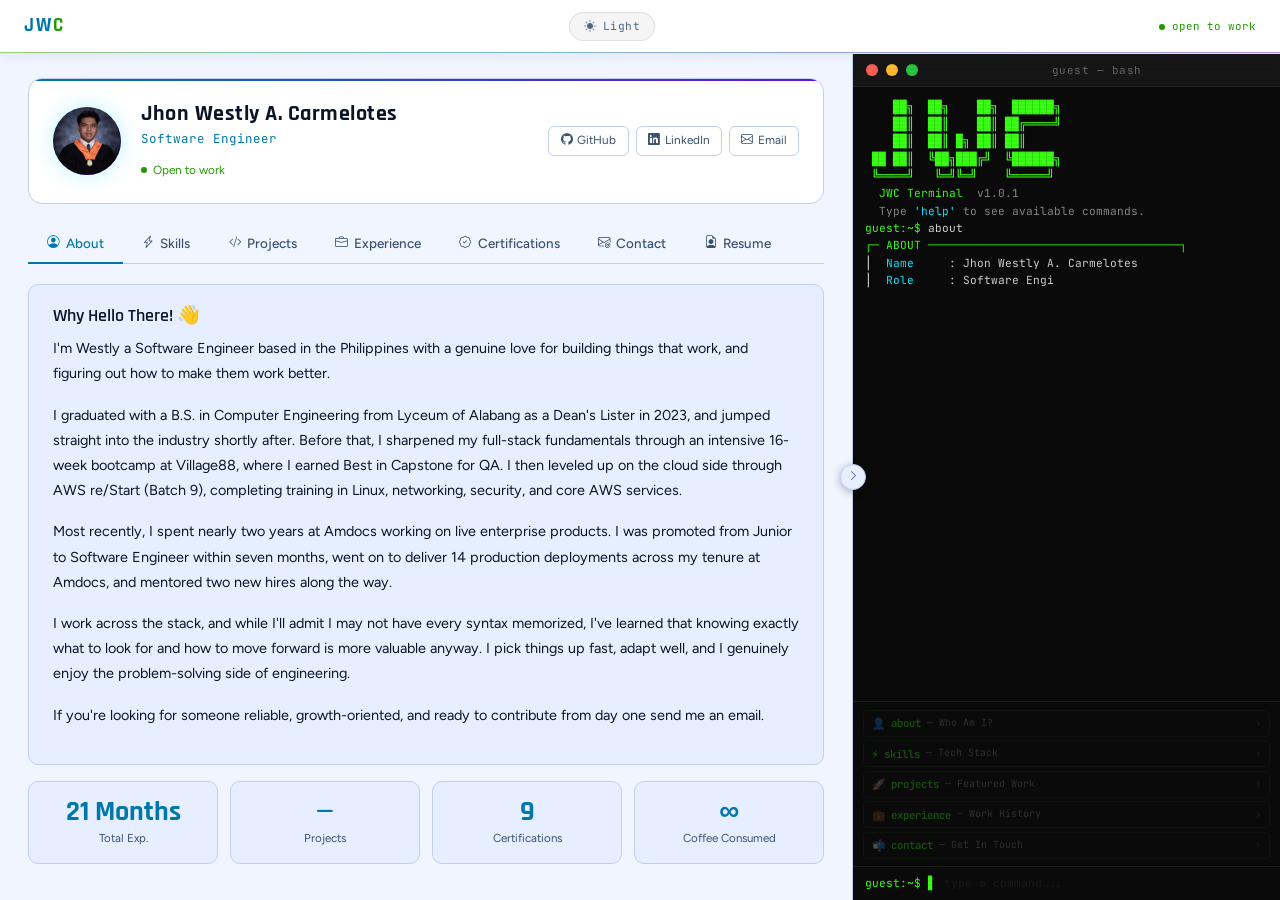
==== commit 5d06924b: "Portfolio Website | V1.0.3 | Fixed scrolling in mobile" ====
--- a/index.html
+++ b/index.html
@@ -41,7 +41,7 @@
                 <p class="profile-title">Software Engineer</p>
                 <span class="profile-status">
                     <span class="dot-pulse"></span>
-                    Open to opportunities
+                    Open to work
                 </span>
             </div>
             <div class="profile-socials">
--- a/css/main.css
+++ b/css/main.css
@@ -1,8 +1,4 @@
-/* ══════════════════════════════════════════
-   CSS VARIABLES — DARK  (default)
-══════════════════════════════════════════ */
 :root {
-    /* Panel / page palette */
     --panel-bg:        #070c1a;
     --panel-surface:   #0d1528;
     --panel-card:      #111d35;
@@ -14,7 +10,6 @@
     --text-secondary:  #7a9abb;
     --text-muted:      #3a5a78;
 
-    /* Navbar — dark-mode defaults */
     --nav-bg:          #040810;
     --nav-border:      transparent;
     --nav-shadow:      none;
@@ -23,17 +18,11 @@
     --nav-text:        #8aa8c8;
     --nav-status:      #22aa10;
 
-    /* Typography */
     --font-display:    'Rajdhani', sans-serif;
     --font-body:       'Figtree', sans-serif;
     --font-mono:       'JetBrains Mono', monospace;
 }
 
-/* ══════════════════════════════════════════
-   CSS VARIABLES — LIGHT
-   Panel / text vars only — terminal vars
-   live in terminal.css and are never touched.
-══════════════════════════════════════════ */
 [data-theme="light"] {
     --panel-bg:        #f0f5ff;
     --panel-surface:   #ffffff;
@@ -46,7 +35,6 @@
     --text-secondary:  #3a5270;
     --text-muted:      #6882a0;
 
-    /* Navbar — light-mode overrides */
     --nav-bg:          #ffffff;
     --nav-border:      #e0e8f8;
     --nav-shadow:      0 1px 12px rgba(0,0,0,0.07);
@@ -56,9 +44,6 @@
     --nav-status:      #229900;
 }
 
-/* ══════════════════════════════════════════
-   RESET / BASE
-══════════════════════════════════════════ */
 *, *::before, *::after { box-sizing: border-box; }
 
 html, body {
@@ -70,11 +55,6 @@
     overflow: hidden;
 }
 
-/* ══════════════════════════════════════════
-   NAVBAR
-   Uses CSS variables so both themes work
-   without duplication.
-══════════════════════════════════════════ */
 .site-navbar {
     position: fixed;
     top: 0; left: 0; right: 0;
@@ -90,7 +70,6 @@
     transition: background .25s, border-color .25s, box-shadow .25s;
 }
 
-/* Gradient accent rule at the bottom of the navbar */
 .site-navbar::after {
     content: '';
     position: absolute;
@@ -103,7 +82,6 @@
     opacity: 0.5;
 }
 
-/* Logo */
 .nav-logo {
     font-family: var(--font-display);
     font-size: 1.2rem;
@@ -118,7 +96,6 @@
     transition: color .25s;
 }
 
-/* ── Theme toggle button ── */
 .theme-toggle {
     display: flex;
     align-items: center;
@@ -141,7 +118,6 @@
     color: var(--accent-cyan);
 }
 
-/* Status badge */
 .nav-status {
     display: flex;
     align-items: center;
@@ -160,9 +136,6 @@
 }
 @keyframes blink { 0%,100%{opacity:1} 50%{opacity:.3} }
 
-/* ══════════════════════════════════════════
-   MAIN LAYOUT
-══════════════════════════════════════════ */
 .main-wrap {
     display: flex;
     height: calc(100vh - 54px);
@@ -171,11 +144,6 @@
     position: relative;   /* for .term-toggle-btn absolute positioning */
 }
 
-/* ══════════════════════════════════════════
-   PANEL TOGGLE BUTTON
-   Sits on the divider; slides to right edge
-   when the terminal panel is collapsed.
-══════════════════════════════════════════ */
 .term-toggle-btn {
     position: absolute;
     left: 66.666%;
@@ -203,16 +171,10 @@
     color: #fff;
 }
 
-/* Floats to right edge when terminal is hidden */
 .main-wrap.terminal-hidden .term-toggle-btn {
     left: calc(100% - 13px);
 }
 
-/* Toggle button hidden below 1025 px — handled in the tablet media query below */
-
-/* ══════════════════════════════════════════
-   LEFT — PROFILE PANEL  (67%)
-══════════════════════════════════════════ */
 .profile-panel {
     flex: 0 0 66.666%;
     max-width: 66.666%;
@@ -228,13 +190,11 @@
 .profile-panel::-webkit-scrollbar-track { background: transparent; }
 .profile-panel::-webkit-scrollbar-thumb { background: var(--panel-border); border-radius: 2px; }
 
-/* Expand to full width when terminal is hidden */
 .main-wrap.terminal-hidden .profile-panel {
     flex: 0 0 100%;
     max-width: 100%;
 }
 
-/* ── Profile Card ── */
 .profile-card {
     position: relative;
     overflow: hidden;
@@ -441,24 +401,18 @@
     margin: 0;
 }
 
-/* ══════════════════════════════════════════
-   SHARED ANIMATIONS
-══════════════════════════════════════════ */
 @keyframes fadeUp {
     from { opacity: 0; transform: translateY(10px); }
     to   { opacity: 1; transform: none; }
 }
 
-/* ══════════════════════════════════════════
-   MOBILE FAB — floating terminal toggle button
-   Hidden on desktop; appears on tablet / phone.
-══════════════════════════════════════════ */
+
 .term-fab {
-    display: none; /* desktop: hidden */
+    display: none;
     position: fixed;
     bottom: 1.5rem;
     right: 1.5rem;
-    z-index: 650;  /* above backdrop + drawer */
+    z-index: 650;
     width: 52px; height: 52px;
     border-radius: 50%;
     background: #0a0a0a;
@@ -487,9 +441,6 @@
     .term-fab { display: flex; }
 }
 
-/* ══════════════════════════════════════════
-   PROFILE PHOTO
-══════════════════════════════════════════ */
 .profile-avatar { position: relative; overflow: hidden; }
 .profile-avatar img {
     position: absolute;
@@ -502,9 +453,6 @@
 }
 .profile-avatar img.loaded { opacity: 1; }
 
-/* ══════════════════════════════════════════
-   SKILLS TAB
-══════════════════════════════════════════ */
 .skills-section {
     display: flex;
     flex-direction: column;
@@ -951,6 +899,7 @@
         flex-direction: column;
         height: calc(100vh - 54px);
         overflow: hidden;
+        position: static;   /* remove stacking context — toggle btn is hidden on mobile */
     }
 
     .profile-panel {
@@ -958,6 +907,9 @@
         max-width: 100% !important;
         width: 100%;
         overflow-y: auto;
+        -webkit-overflow-scrolling: touch;  /* momentum scroll on iOS */
+        touch-action: pan-y;                /* tell browser this axis scrolls — kills side dead-zones */
+        overscroll-behavior-y: contain;     /* fast swipe stays in panel, doesn't hit outer overflow:hidden wall */
         border-right: none;
     }
 
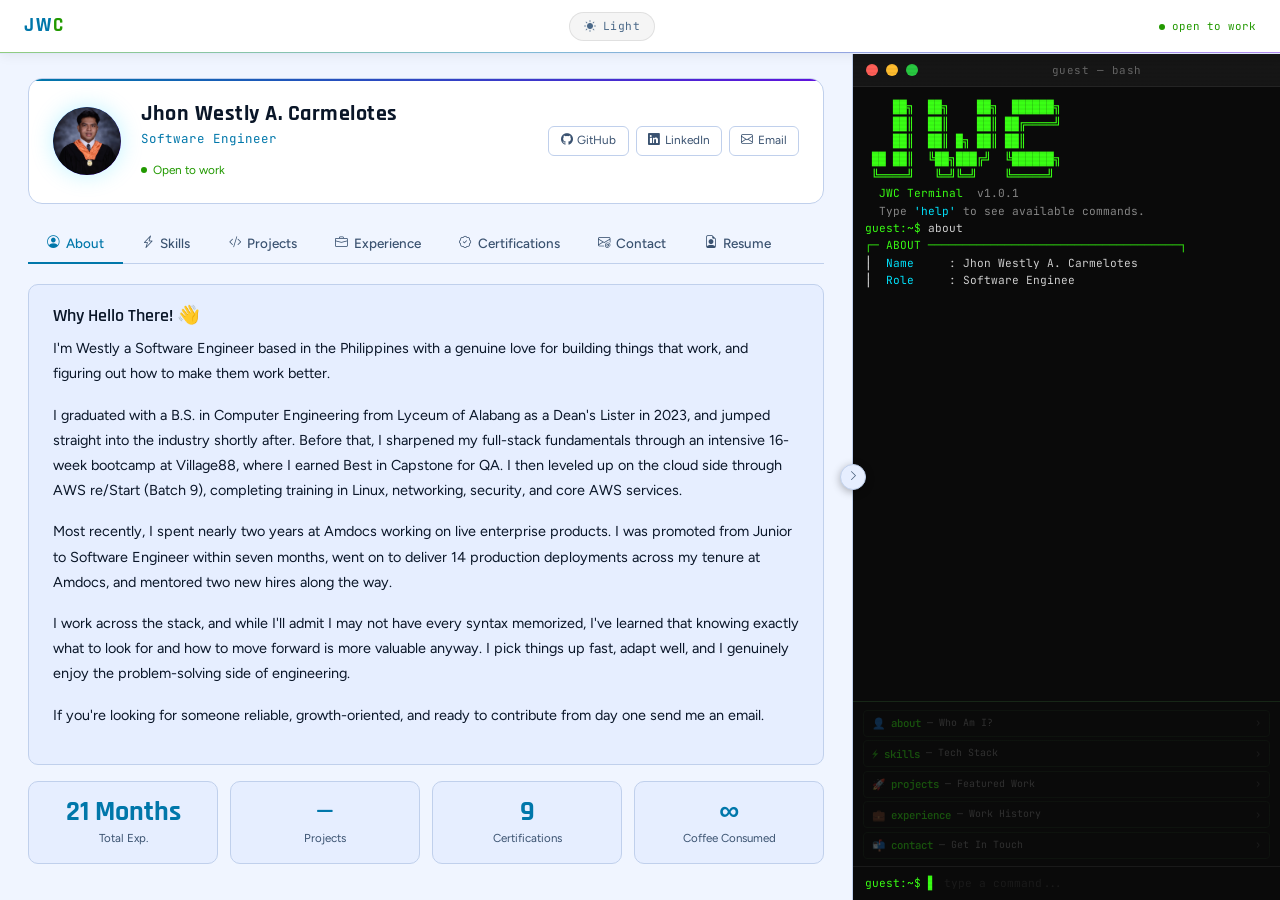
==== commit 9830e466: "Add RAG Document Chat project card to Projects tab Co-Authored-By: Claude Sonnet 4.6 <noreply@anthro" ====
--- a/index.html
+++ b/index.html
@@ -166,10 +166,52 @@
         </div>
 
         <div class="tab-pane" id="tab-projects">
-            <div class="placeholder-card">
-                <i class="bi bi-hammer"></i>
-                <div class="placeholder-label">Under Construction</div>
-                <p>Projects coming soon — currently building something worth showing.</p>
+            <div class="projects-list">
+
+                <!-- RAG Document Chat App -->
+                <!-- REPO:      PUT GITHUB REPO LINK HERE (e.g. https://github.com/notwestly/RAG) -->
+                <!-- LIVE DEMO: jhestly.com/RAG — name the repo "RAG", enable GitHub Pages on it; no new domain needed -->
+                <div class="project-card">
+                    <div class="project-header">
+                        <div class="project-title-row">
+                            <div class="project-icon"><i class="bi bi-file-earmark-text"></i></div>
+                            <h5 class="project-title">RAG Document Chat</h5>
+                        </div>
+                        <span class="project-status">In Development</span>
+                    </div>
+                    <p class="project-desc">
+                        Upload any PDF — resume, contract, research paper — and chat with it using natural language.
+                        Chunks are embedded via Voyage AI, stored in pgvector, and retrieved with reranking before
+                        Claude Sonnet streams a response back in real time.
+                    </p>
+                    <div class="project-tags">
+                        <span class="skill-tag">Python</span>
+                        <span class="skill-tag">FastAPI</span>
+                        <span class="skill-tag">React</span>
+                        <span class="skill-tag">Tailwind CSS</span>
+                        <span class="skill-tag">Claude Sonnet 4.6</span>
+                        <span class="skill-tag">Voyage AI</span>
+                        <span class="skill-tag">pgvector</span>
+                        <span class="skill-tag">Supabase</span>
+                    </div>
+                    <div class="project-footer">
+                        <!-- Replace href values when repo and live demo are ready -->
+                        <a class="project-link project-link--primary" href="PUT_REPO_LINK_HERE" target="_blank" rel="noopener noreferrer">
+                            <i class="bi bi-github"></i> View Code
+                        </a>
+                        <a class="project-link project-link--ghost" href="PUT_LIVE_DEMO_LINK_HERE" target="_blank" rel="noopener noreferrer">
+                            <i class="bi bi-box-arrow-up-right"></i> Live Demo
+                        </a>
+                    </div>
+                </div>
+
+                <!-- More projects coming -->
+                <div class="placeholder-card">
+                    <i class="bi bi-hammer"></i>
+                    <div class="placeholder-label">More Coming</div>
+                    <p>Currently building — check back soon.</p>
+                </div>
+
             </div>
         </div>
 
--- a/css/main.css
+++ b/css/main.css
@@ -942,6 +942,140 @@
 }
 
 /* ══════════════════════════════════════════
+   PROJECTS TAB
+══════════════════════════════════════════ */
+.projects-list {
+    display: flex;
+    flex-direction: column;
+    gap: .85rem;
+}
+
+.project-card {
+    background: var(--panel-card);
+    border: 1px solid var(--panel-border);
+    border-radius: 10px;
+    padding: 1.1rem 1.25rem 1.1rem 1.5rem;
+    position: relative;
+    overflow: hidden;
+    transition: background .25s, border-color .18s, transform .15s;
+}
+.project-card:hover {
+    border-color: var(--accent-cyan);
+    transform: translateY(-1px);
+}
+.project-card::before {
+    content: '';
+    position: absolute;
+    left: 0; top: 0; bottom: 0;
+    width: 3px;
+    background: linear-gradient(180deg, var(--accent-cyan) 0%, var(--accent-purple) 100%);
+}
+
+.project-header {
+    display: flex;
+    align-items: flex-start;
+    justify-content: space-between;
+    gap: .75rem;
+    margin-bottom: .6rem;
+    flex-wrap: wrap;
+}
+
+.project-title-row {
+    display: flex;
+    align-items: center;
+    gap: .6rem;
+    flex-wrap: wrap;
+}
+
+.project-icon {
+    width: 34px; height: 34px;
+    border-radius: 8px;
+    background: rgba(0, 212, 255, 0.1);
+    border: 1px solid rgba(0, 212, 255, 0.2);
+    display: flex;
+    align-items: center;
+    justify-content: center;
+    flex-shrink: 0;
+}
+.project-icon i { font-size: 1rem; color: var(--accent-cyan); }
+
+.project-title {
+    font-family: var(--font-display);
+    font-size: 1.05rem;
+    font-weight: 600;
+    color: var(--text-primary);
+    margin: 0;
+    line-height: 1.3;
+    transition: color .25s;
+}
+
+.project-status {
+    font-family: var(--font-mono);
+    font-size: .63rem;
+    letter-spacing: 1px;
+    text-transform: uppercase;
+    padding: .2rem .6rem;
+    border-radius: 20px;
+    background: rgba(123, 47, 255, 0.12);
+    border: 1px solid rgba(123, 47, 255, 0.3);
+    color: var(--accent-purple);
+    white-space: nowrap;
+    flex-shrink: 0;
+}
+
+.project-desc {
+    font-size: .86rem;
+    color: var(--text-secondary);
+    line-height: 1.65;
+    margin-bottom: .75rem;
+    transition: color .25s;
+}
+
+.project-tags {
+    display: flex;
+    flex-wrap: wrap;
+    gap: .35rem;
+    margin-bottom: .85rem;
+}
+
+.project-footer {
+    display: flex;
+    gap: .5rem;
+    flex-wrap: wrap;
+}
+
+.project-link {
+    display: inline-flex;
+    align-items: center;
+    gap: .3rem;
+    padding: .3rem .75rem;
+    border-radius: 6px;
+    font-family: var(--font-mono);
+    font-size: .72rem;
+    text-decoration: none;
+    transition: background .18s, border-color .18s, color .18s;
+}
+.project-link--primary {
+    background: var(--accent-glow);
+    border: 1px solid rgba(0, 212, 255, 0.35);
+    color: var(--accent-cyan);
+}
+.project-link--primary:hover {
+    background: rgba(0, 212, 255, 0.16);
+    border-color: var(--accent-cyan);
+    color: var(--accent-cyan);
+}
+.project-link--ghost {
+    background: transparent;
+    border: 1px solid var(--panel-border);
+    color: var(--text-secondary);
+}
+.project-link--ghost:hover {
+    border-color: var(--accent-cyan);
+    color: var(--accent-cyan);
+}
+
+/* ══════════════════════════════════════════
    RESUME TAB — inline iframe
 ══════════════════════════════════════════ */
 .tab-pane--resume {
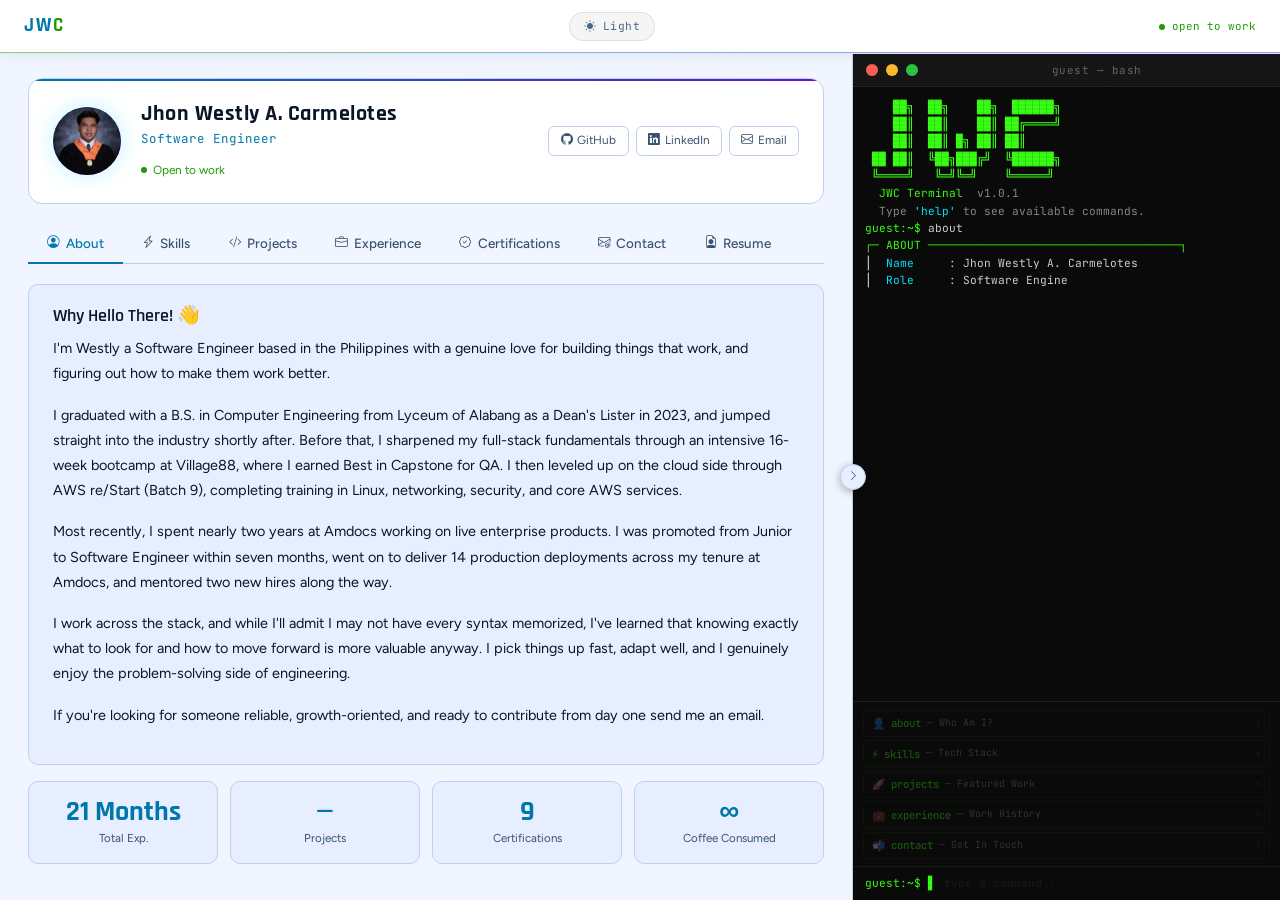
==== commit 0ae8bc01: "Link RAG project card to github.com/notwestly/RAG-Project Co-Authored-By: Claude Sonnet 4.6 <noreply" ====
--- a/index.html
+++ b/index.html
@@ -169,8 +169,8 @@
             <div class="projects-list">
 
                 <!-- RAG Document Chat App -->
-                <!-- REPO:      PUT GITHUB REPO LINK HERE (e.g. https://github.com/notwestly/RAG) -->
-                <!-- LIVE DEMO: jhestly.com/RAG — name the repo "RAG", enable GitHub Pages on it; no new domain needed -->
+                <!-- REPO:      https://github.com/notwestly/RAG-Project -->
+                <!-- LIVE DEMO: swap the Live Demo href below once deployed -->
                 <div class="project-card">
                     <div class="project-header">
                         <div class="project-title-row">
@@ -196,10 +196,13 @@
                     </div>
                     <div class="project-footer">
                         <!-- Replace href values when repo and live demo are ready -->
-                        <a class="project-link project-link--primary" href="PUT_REPO_LINK_HERE" target="_blank" rel="noopener noreferrer">
+                        <a class="project-link project-link--primary" href="https://github.com/notwestly/RAG-Project" target="_blank" rel="noopener noreferrer">
                             <i class="bi bi-github"></i> View Code
                         </a>
-                        <a class="project-link project-link--ghost" href="PUT_LIVE_DEMO_LINK_HERE" target="_blank" rel="noopener noreferrer">
+                        <!-- PUT LIVE DEMO LINK HERE once deployed (see options below) -->
+                        <!-- Option A: Enable GitHub Pages on RAG-Project → jhestly.com/RAG-Project (frontend only) -->
+                        <!-- Option B: Deploy to Railway/Render → add rag.jhestly.com CNAME in DNS (full-stack) -->
+                        <a class="project-link project-link--ghost" href="https://github.com/notwestly/RAG-Project" target="_blank" rel="noopener noreferrer">
                             <i class="bi bi-box-arrow-up-right"></i> Live Demo
                         </a>
                     </div>
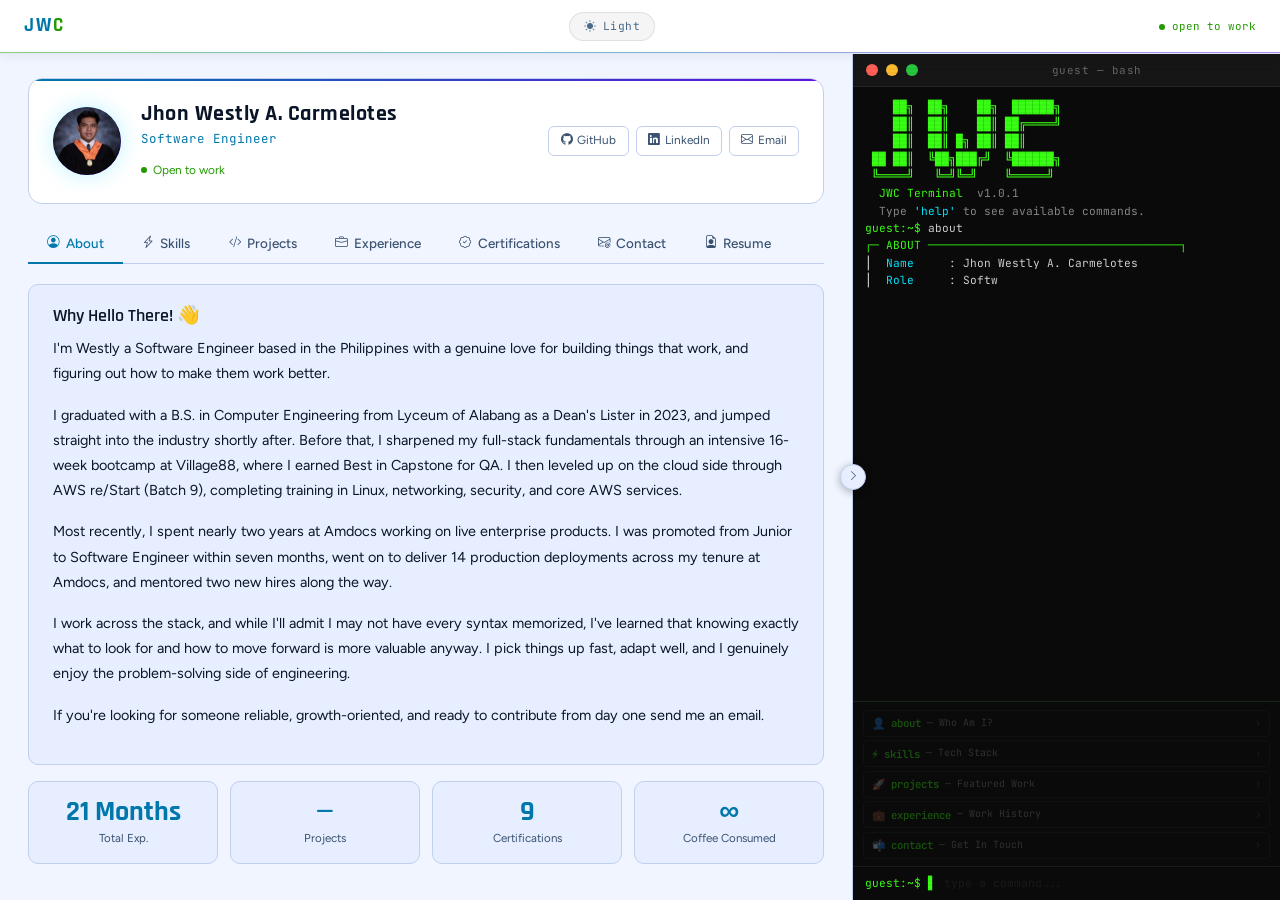
==== commit c2ffb0f6: "Point RAG Live Demo button to Vercel deployment Co-Authored-By: Claude Sonnet 4.6 <noreply@anthropic" ====
--- a/index.html
+++ b/index.html
@@ -199,10 +199,8 @@
                         <a class="project-link project-link--primary" href="https://github.com/notwestly/RAG-Project" target="_blank" rel="noopener noreferrer">
                             <i class="bi bi-github"></i> View Code
                         </a>
-                        <!-- PUT LIVE DEMO LINK HERE once deployed (see options below) -->
-                        <!-- Option A: Enable GitHub Pages on RAG-Project → jhestly.com/RAG-Project (frontend only) -->
-                        <!-- Option B: Deploy to Railway/Render → add rag.jhestly.com CNAME in DNS (full-stack) -->
-                        <a class="project-link project-link--ghost" href="https://github.com/notwestly/RAG-Project" target="_blank" rel="noopener noreferrer">
+                        <!-- LIVE DEMO: swap to rag.jhestly.com once DNS CNAME is configured -->
+                        <a class="project-link project-link--ghost" href="https://rag-project-fhnml9p9c-westly-s-projects.vercel.app" target="_blank" rel="noopener noreferrer">
                             <i class="bi bi-box-arrow-up-right"></i> Live Demo
                         </a>
                     </div>
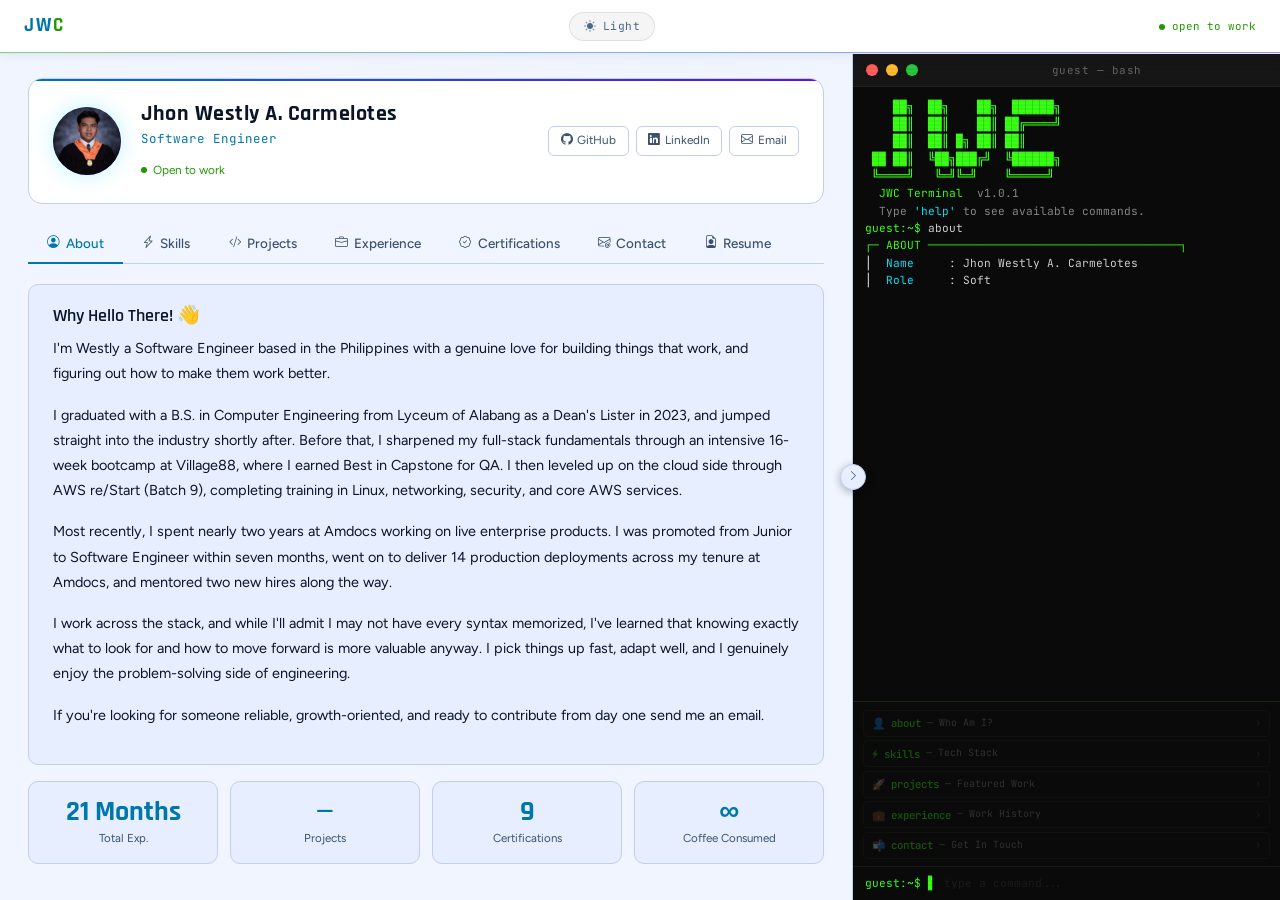
==== commit 0a01f505: "Update RAG Live Demo link to rag.jhestly.com Co-Authored-By: Claude Sonnet 4.6 <noreply@anthropic.co" ====
--- a/index.html
+++ b/index.html
@@ -200,7 +200,7 @@
                             <i class="bi bi-github"></i> View Code
                         </a>
                         <!-- LIVE DEMO: swap to rag.jhestly.com once DNS CNAME is configured -->
-                        <a class="project-link project-link--ghost" href="https://rag-project-fhnml9p9c-westly-s-projects.vercel.app" target="_blank" rel="noopener noreferrer">
+                        <a class="project-link project-link--ghost" href="https://rag.jhestly.com" target="_blank" rel="noopener noreferrer">
                             <i class="bi bi-box-arrow-up-right"></i> Live Demo
                         </a>
                     </div>
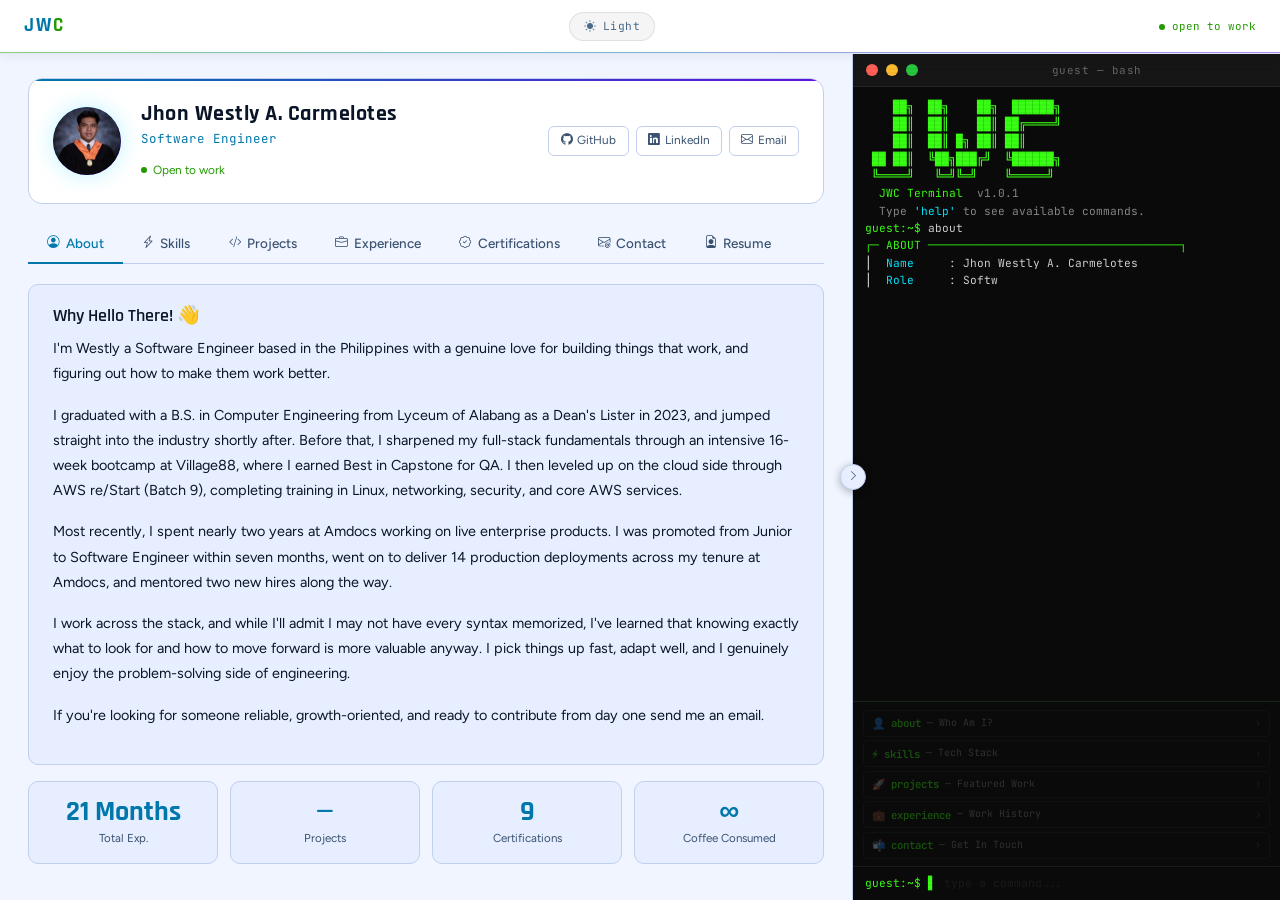
==== commit fba0f06d: "Portfolio Website | V1.0.4 | Fixed gitignore and comments" ====
--- a/index.html
+++ b/index.html
@@ -168,9 +168,6 @@
         <div class="tab-pane" id="tab-projects">
             <div class="projects-list">
 
-                <!-- RAG Document Chat App -->
-                <!-- REPO:      https://github.com/notwestly/RAG-Project -->
-                <!-- LIVE DEMO: swap the Live Demo href below once deployed -->
                 <div class="project-card">
                     <div class="project-header">
                         <div class="project-title-row">
@@ -182,31 +179,28 @@
                     <p class="project-desc">
                         Upload any PDF — resume, contract, research paper — and chat with it using natural language.
                         Chunks are embedded via Voyage AI, stored in pgvector, and retrieved with reranking before
-                        Claude Sonnet streams a response back in real time.
+                        Claude API streams a response back in real time.
                     </p>
                     <div class="project-tags">
                         <span class="skill-tag">Python</span>
                         <span class="skill-tag">FastAPI</span>
                         <span class="skill-tag">React</span>
                         <span class="skill-tag">Tailwind CSS</span>
-                        <span class="skill-tag">Claude Sonnet 4.6</span>
+                        <span class="skill-tag">Claude API</span>
                         <span class="skill-tag">Voyage AI</span>
                         <span class="skill-tag">pgvector</span>
                         <span class="skill-tag">Supabase</span>
                     </div>
                     <div class="project-footer">
-                        <!-- Replace href values when repo and live demo are ready -->
                         <a class="project-link project-link--primary" href="https://github.com/notwestly/RAG-Project" target="_blank" rel="noopener noreferrer">
                             <i class="bi bi-github"></i> View Code
                         </a>
-                        <!-- LIVE DEMO: swap to rag.jhestly.com once DNS CNAME is configured -->
                         <a class="project-link project-link--ghost" href="https://rag.jhestly.com" target="_blank" rel="noopener noreferrer">
                             <i class="bi bi-box-arrow-up-right"></i> Live Demo
                         </a>
                     </div>
                 </div>
 
-                <!-- More projects coming -->
                 <div class="placeholder-card">
                     <i class="bi bi-hammer"></i>
                     <div class="placeholder-label">More Coming</div>
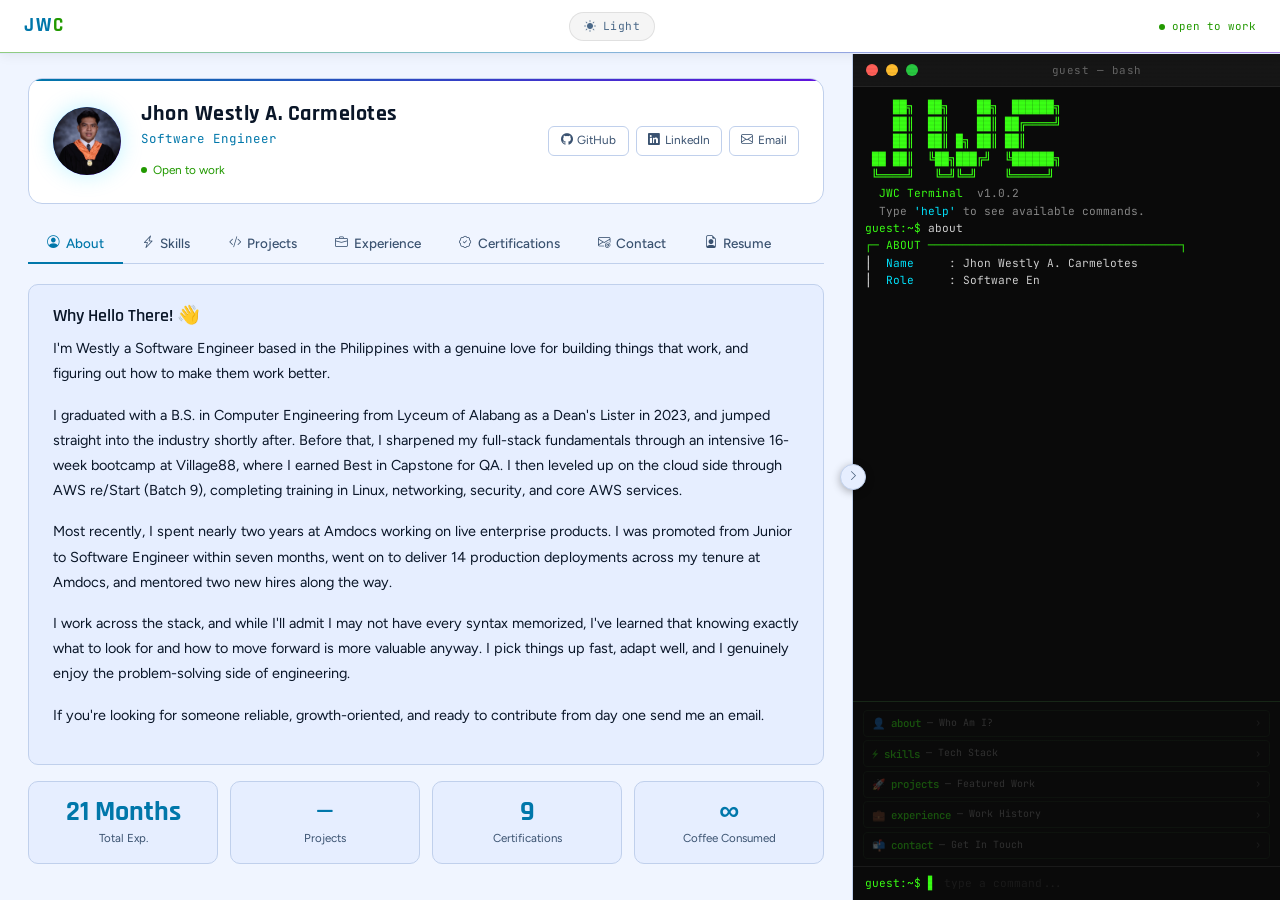
==== commit 201408af: "Portfolio Website | V1.1.0 | Updated Resume, Project etc.." ====
--- a/index.html
+++ b/index.html
@@ -369,8 +369,8 @@
 
         <div class="tab-pane tab-pane--resume" id="tab-resume">
             <div class="resume-toolbar">
-                <span class="resume-toolbar-label"><i class="bi bi-file-earmark-text"></i> Jhon_Westly_A_Carmelotes_Resume.pdf</span>
-                <a class="resume-dl-btn" href="assets/Resumes/Jhon_Westly_A_Carmelotes_Resume.pdf" download target="_blank" rel="noopener noreferrer">
+                <span class="resume-toolbar-label"><i class="bi bi-file-earmark-text"></i> Jhon Westly A. Carmelotes Resume.pdf</span>
+                <a class="resume-dl-btn" href="assets/Resumes/Jhon%20Westly%20A.%20Carmelotes%20Resume.pdf" download target="_blank" rel="noopener noreferrer">
                     <i class="bi bi-download"></i> Download
                 </a>
             </div>
